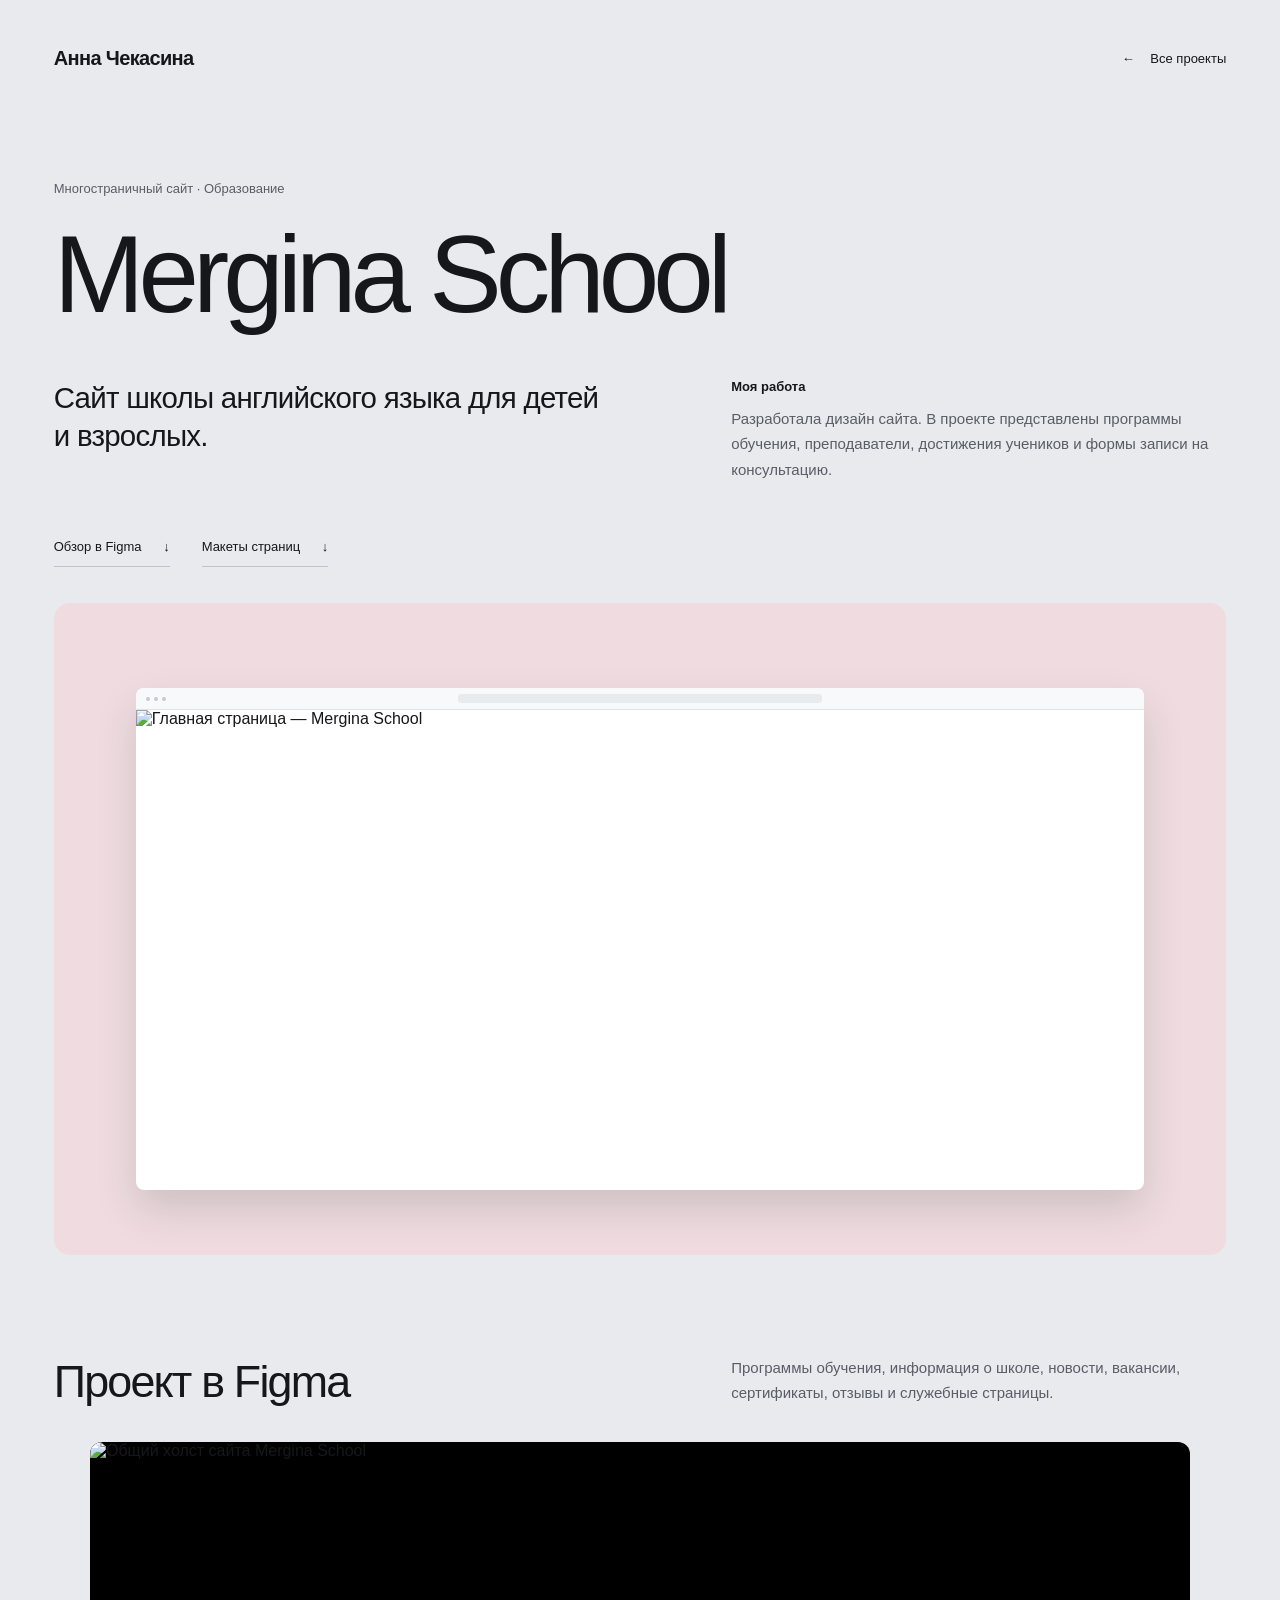
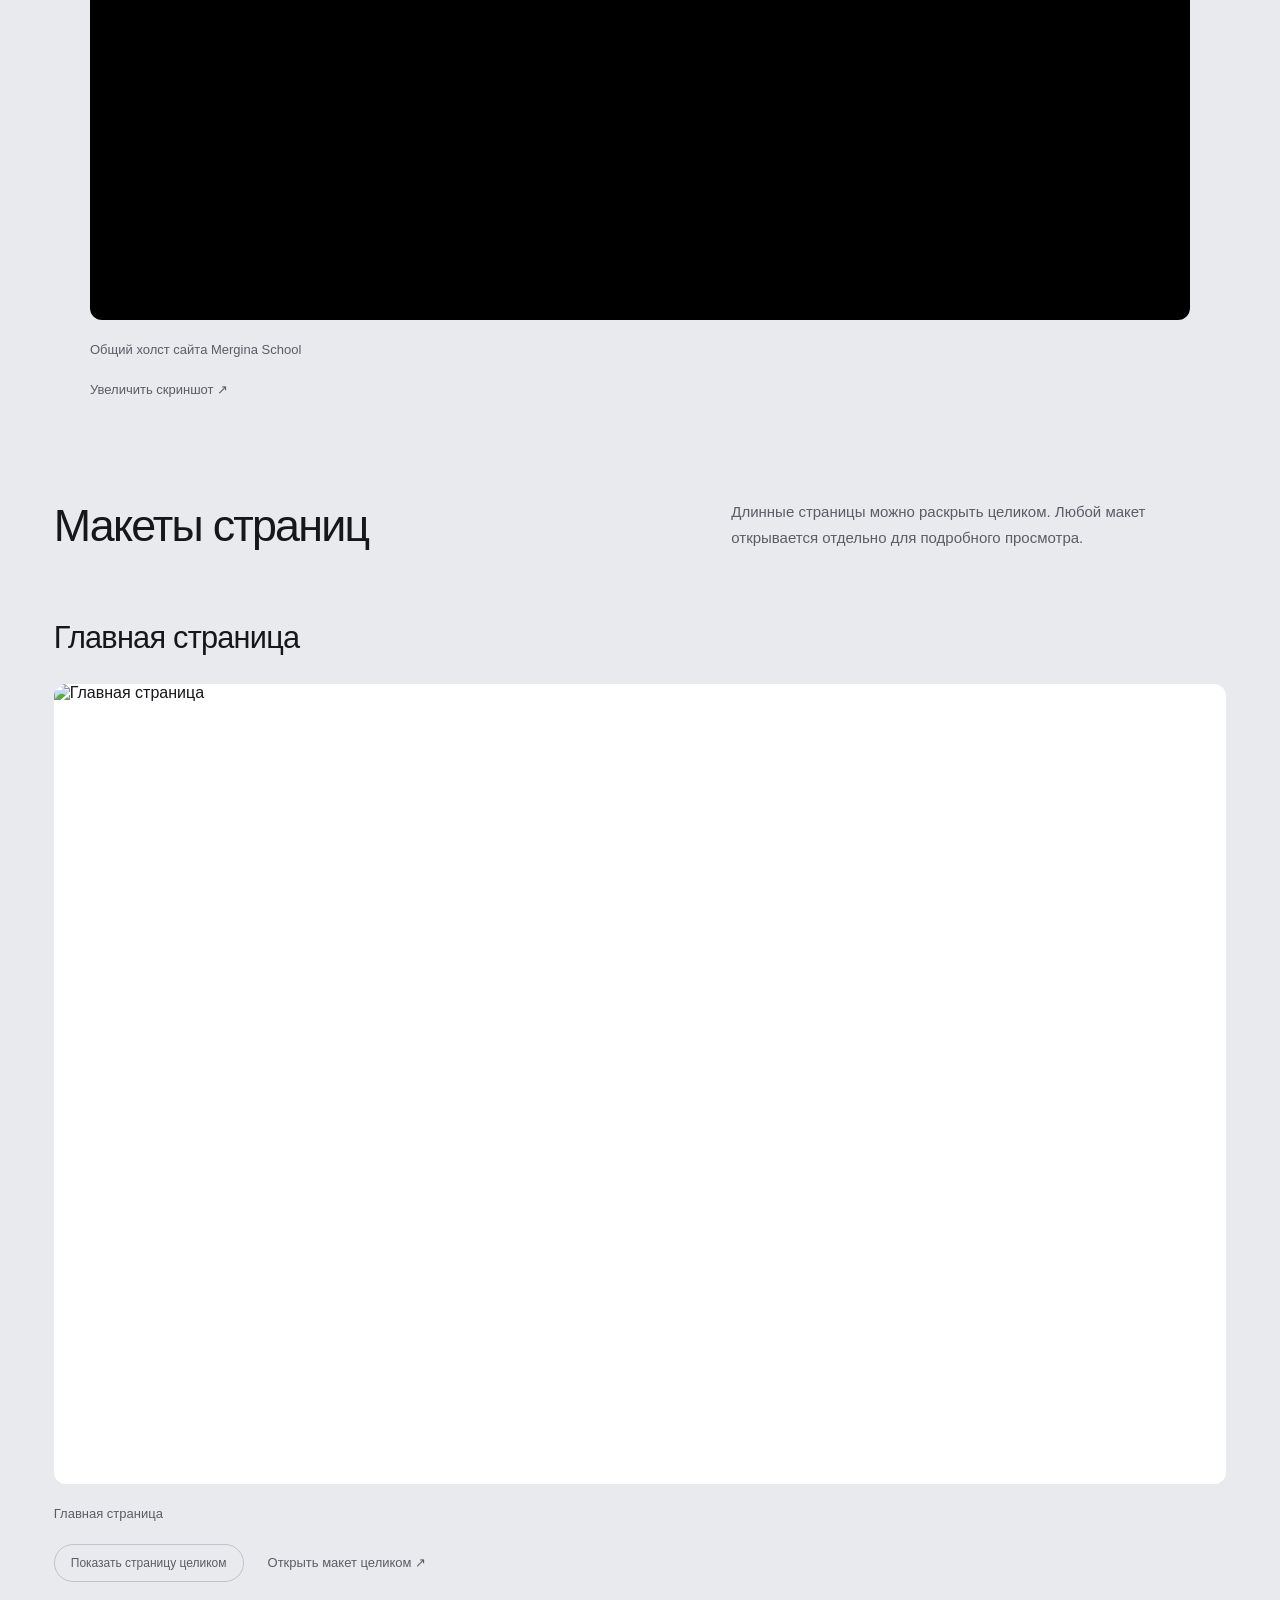
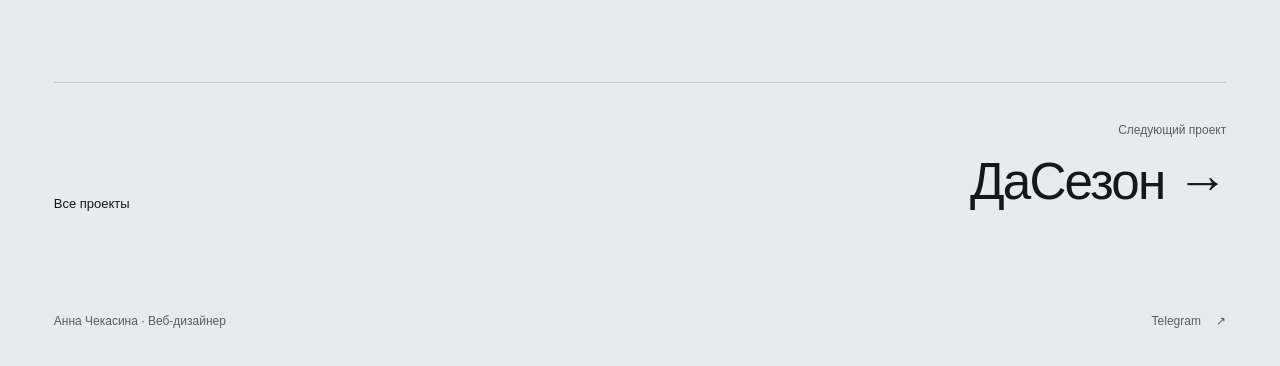
==== Проекты/Mergina-School.html @ 54b83837 "Add files via upload" ====
<!doctype html>
<html lang="ru"><head><meta charset="utf-8"><meta name="viewport" content="width=device-width,initial-scale=1"><title>Mergina School — Многостраничный сайт · Образование — Анна Чекасина</title><meta name="description" content="Сайт школы английского языка для детей и взрослых. Разработала дизайн сайта. В проекте представлены программы обучения, преподаватели, достижения учеников и формы записи на консультацию."><meta name="theme-color" content="#e9eaee"><link rel="icon" href="data:image/svg+xml,%3Csvg xmlns='http://www.w3.org/2000/svg' viewBox='0 0 64 64'%3E%3Ctext y='46' font-size='40'%3EАЧ%3C/text%3E%3C/svg%3E"><link rel="preload" href="../Материалы/InterVariable.woff2" as="font" type="font/woff2" crossorigin><link rel="stylesheet" href="../оформление.css"><link rel="stylesheet" href="../проекты.css"><link rel="stylesheet" href="../появление-текста.css"><script src="../появление-текста.js" defer></script></head>
<body class="case-page"><header class="header case-header"><a class="identity" href="../index.html">Анна Чекасина</a><a class="back-to-projects" href="../index.html#projects"><span aria-hidden="true">←</span> Все проекты</a></header>
<main class="case-main"><div class="case-intro"><p class="case-type">Многостраничный сайт · Образование</p><h1>Mergina School</h1><div class="case-summary"><p class="case-about">Сайт школы английского языка для детей и взрослых.</p><div class="case-role"><h2>Моя работа</h2><p>Разработала дизайн сайта. В проекте представлены программы обучения, преподаватели, достижения учеников и формы записи на консультацию.</p></div></div></div>
<nav class="case-content-nav" aria-label="Разделы проекта"><a href="#figma">Обзор в Figma <span aria-hidden="true">↓</span></a><a href="#layouts">Макеты страниц <span aria-hidden="true">↓</span></a></nav>
<div class="project-visual browser-cover " style="--project-bg:#f0dce0"><div class="browser-frame"><div class="browser-bar" aria-hidden="true"><i></i><i></i><i></i><span></span></div><img src="../Материалы/Проекты/Mergina-главная-обложка.webp" alt="Главная страница — Mergina School" loading="eager" decoding="async" width="1200" height="804"></div></div>
<section class="case-overview" id="figma" aria-labelledby="figma-title"><div class="case-overview-heading"><h2 id="figma-title">Проект в Figma</h2><p>Программы обучения, информация о школе, новости, вакансии, сертификаты, отзывы и служебные страницы.</p></div><div class="case-overview-grid"><figure class="case-figure"><a  class="case-overview-image" href="../Материалы/Проекты/Mergina-обзор.jpg" target="_blank" rel="noopener" aria-label="Общий холст сайта Mergina School: увеличить скриншот"><img src="../Материалы/Проекты/Mergina-обзор.jpg" alt="Общий холст сайта Mergina School" width="1366" height="594" loading="lazy" decoding="async"></a><figcaption><span>Общий холст сайта Mergina School</span><div class="case-image-actions"><a href="../Материалы/Проекты/Mergina-обзор.jpg" target="_blank" rel="noopener">Увеличить скриншот <span aria-hidden="true">↗</span></a></div></figcaption></figure></div></section>
<section class="case-gallery" id="layouts" aria-labelledby="layouts-title"><div class="case-overview-heading"><h2 id="layouts-title">Макеты страниц</h2><p>Длинные страницы можно раскрыть целиком. Любой макет открывается отдельно для подробного просмотра.</p></div><section class="case-group" aria-labelledby="group-0"><h3 id="group-0">Главная страница</h3><div class="case-layout-grid case-layout-pages"><figure class="case-figure case-layout"><a id="layout-0-0" class="case-image-link" href="../Материалы/Проекты/Mergina-главная.webp" target="_blank" rel="noopener" aria-label="Главная страница: открыть макет целиком"><img src="../Материалы/Проекты/Mergina-главная.webp" alt="Главная страница" width="1600" height="13721" loading="lazy" decoding="async"></a><figcaption><span>Главная страница</span><div class="case-image-actions"><button class="case-expand" type="button" aria-expanded="false" aria-controls="layout-0-0" hidden>Показать страницу целиком</button><a href="../Материалы/Проекты/Mergina-главная.webp" target="_blank" rel="noopener">Открыть макет целиком <span aria-hidden="true">↗</span></a></div></figcaption></figure></div></section></section>
<nav class="case-next" aria-label="Другие проекты"><a href="../index.html#projects">Все проекты</a><a href="ДаСезон-приложение.html"><small>Следующий проект</small><span>ДаСезон <span aria-hidden="true">→</span></span></a></nav>
</main><footer class="case-footer"><span>Анна Чекасина · Веб-дизайнер</span><a href="https://t.me/annachekasina" target="_blank" rel="noopener">Telegram <span aria-hidden="true">↗</span></a></footer><script src="../макеты.js" defer></script></body></html>
---- оформление.css ----
@font-face{font-family:Inter;src:url('./Материалы/InterVariable.woff2') format('woff2');font-weight:100 900;font-display:swap}
:root{font-family:Inter,Arial,sans-serif;color:#16171a;background:#e9eaee;font-synthesis:none}*{box-sizing:border-box}body{margin:0;min-width:320px}a{color:inherit;text-decoration:none}button{font:inherit;color:inherit;cursor:pointer}a:focus-visible,button:focus-visible{outline:2px solid #254bff;outline-offset:6px}a:hover{text-decoration:underline;text-underline-offset:5px}.page{min-height:100svh;padding:0 4.2vw;display:flex;flex-direction:column}.header{display:flex;align-items:center;justify-content:space-between;gap:36px;min-height:116px}.identity{font-weight:550;font-size:20px;letter-spacing:-.65px}.header nav{display:flex;align-items:center;gap:30px;font-size:13px}.resume{margin-left:28px}.resume span{margin-left:14px}main{flex:1;display:flex;flex-direction:column;justify-content:center;padding:36px 0 48px}.intro-row{display:flex;align-items:center;justify-content:space-between;margin-bottom:48px;font-size:14px}.intro-row p{margin:0}.status{display:flex;align-items:center;gap:9px;font-size:12px}.status i{width:6px;height:6px;border-radius:50%;background:#496d50}.status span{color:#595d65}h1{font-size:clamp(58px,7.7vw,138px);font-weight:450;line-height:1.055;letter-spacing:-.055em;margin:0 0 54px;white-space:nowrap}.line{display:block;overflow:hidden;padding:0 0 .12em;margin:0 0 -.12em}.line>span{display:block;will-change:transform}.mobile-break{display:none}.details{display:grid;grid-template-columns:1fr 1fr;gap:70px;align-items:start}.actions{display:flex;align-items:center;gap:28px;padding-top:6px;font-size:13px}.primary{display:inline-flex;align-items:center;gap:40px;background:#254bff;color:#fff;border-radius:40px;padding:22px 27px;white-space:nowrap}.secondary{white-space:nowrap;padding:10px 0}.secondary span{margin-left:14px}.description{font-size:15px;line-height:1.65;color:#595d65;margin:0;max-width:495px;justify-self:end}footer{min-height:96px;display:flex;align-items:center;justify-content:space-between;gap:16px;font-size:12px;color:#595d65}.replay{border:0;background:transparent;font-size:12px;padding:12px;color:#595d65}.replay span{font-size:18px;margin-right:5px}footer a span{margin-left:12px}.intro{position:fixed;inset:0;background:#e9eaee;overflow:hidden;z-index:20;contain:paint}.intro[hidden]{display:none}.initials{position:absolute;left:50%;top:50%;font-size:96px;font-weight:650;letter-spacing:-.085em;line-height:1;transform:translate(-50%,-50%);will-change:transform;transform-origin:center}.skip-intro{position:absolute;bottom:25px;right:4.2vw;border:1px solid #bfc1c8;padding:10px 15px;border-radius:24px;background:#e9eaee;color:#16171a;font-size:11px}.animating{overflow:hidden}.replay:disabled{opacity:.35;cursor:default}
@media(min-width:1600px){.page{padding:0 5vw}.details{grid-template-columns:1.2fr 1fr}.description{max-width:570px;font-size:17px}}
@media(max-width:1100px){.header nav{gap:20px}.resume{margin-left:6px}.identity{font-size:18px}.details{gap:40px}.actions{align-items:flex-start;flex-direction:column;gap:12px}.description{font-size:14px}.primary{padding:18px 24px}.intro-row{margin-bottom:38px}h1{font-size:7.5vw;margin-bottom:38px}}
@media(max-width:700px){.page{padding:0 24px}.header{min-height:125px;gap:22px;flex-wrap:wrap;align-content:center}.identity{font-size:19px}.header nav{width:100%;justify-content:space-between;gap:8px;font-size:12px}.resume{margin-left:0}.resume span{margin-left:4px}main{justify-content:flex-start;padding:40px 0 36px}.intro-row{align-items:flex-start;gap:16px;flex-direction:column;margin-bottom:38px;font-size:13px}.status{font-size:11px;gap:7px}h1{font-size:clamp(36px,10.9vw,75px);letter-spacing:-.05em;margin-bottom:34px;line-height:1.065}.mobile-break{display:block}.details{display:flex;flex-direction:column;gap:26px}.description{order:0;font-size:13px;line-height:1.6;max-width:440px;align-self:start}.actions{order:1;flex-direction:row;flex-wrap:wrap;align-items:center;gap:17px;font-size:12px}.primary{padding:18px 20px;gap:20px}.secondary span{margin-left:6px}footer{min-height:92px;flex-wrap:wrap;gap:2px 12px;font-size:10px;padding:16px 0}.replay{font-size:10px;padding:8px 0}footer a{width:100%;padding-top:10px}.skip-intro{right:24px}}
/* Независимые слои: маска появления, кинетика текста и параллакс. */
.title-row{display:flex;gap:.22em}.title-row .line{flex:none}
.line{padding-top:.06em;margin-top:-.06em;transform-origin:left center}
.line>span{transform-origin:left center}
h1{transform:translate3d(0,var(--title-y,0px),0)}
.title-row,.line:first-child{--kinetic:var(--stretch,1)}
.line{scale:1 var(--kinetic,1)}
.actions{translate:0 var(--actions-y,0px)}
.description{translate:0 var(--description-y,0px)}
/* После первого экрана начинается настоящий блок проектов. */
/* Из точки раскрывается синяя заливка, как в видео Ани. */
.primary{position:relative;isolation:isolate;overflow:hidden;gap:16px;background:#fff;color:#16171a;box-shadow:0 5px 12px #16171a0b;transition:color .25s,box-shadow .35s}
.primary::before{content:"";position:absolute;left:27px;top:50%;width:8px;height:8px;border-radius:50%;background:#16171a;transform:translateY(-50%) scale(1);transition:transform .55s cubic-bezier(.65,0,.25,1),background .25s;pointer-events:none}
.primary .button-label{position:relative;font-size:inherit;line-height:19px;transform:translateX(18px);transition:transform .45s cubic-bezier(.25,.8,.25,1)}
.primary .button-arrow{position:relative;display:inline-block;min-width:19px;font-size:22px;line-height:19px;opacity:0;transform:translateX(-12px);transition:transform .45s cubic-bezier(.25,.8,.25,1),opacity .25s}
.primary:focus-visible{color:#fff;box-shadow:0 8px 22px #254bff26}
.primary:focus-visible::before{background:#254bff;transform:translateY(-50%) scale(65)}
.primary:focus-visible .button-label,.primary:focus-visible .button-arrow{transform:translateX(0);opacity:1}
.secondary{border-bottom:0;transition:color .25s}
.secondary:hover,.secondary:focus-visible{color:#254bff;text-decoration:none}
.status i{flex:none;animation:online-pulse 2s ease-in-out infinite}
@keyframes online-pulse{0%,100%{transform:scale(1);box-shadow:0 0 0 0 #496d5026}50%{transform:scale(1.2);box-shadow:0 0 0 5px #496d5000}}
.cursor{position:fixed;left:0;top:0;width:9px;height:9px;background:#fff;border-radius:50%;pointer-events:none;z-index:100;mix-blend-mode:difference;opacity:0;transform:translate3d(-100px,-100px,0) translate(-50%,-50%);transition:width .25s,height .25s,border-radius .25s,opacity .15s;will-change:transform}
.cursor.is-over-control{mix-blend-mode:normal;background:#16171a}
.cursor.is-visible{opacity:1}.cursor.is-interactive{width:27px;height:17px;border-radius:6px;mix-blend-mode:normal;background:#254bff}.cursor.is-visible.is-interactive{opacity:.28}.cursor.is-button{width:33px;height:23px;border-radius:12px;background:#fff}.cursor.is-visible.is-button{opacity:.7}
@media(hover:hover) and (pointer:fine){
 .primary:hover{background:#fff;color:#fff;text-decoration:none;box-shadow:0 8px 22px #254bff26}
 .primary:hover::before{background:#254bff;transform:translateY(-50%) scale(65)}
 .primary:hover .button-label,.primary:hover .button-arrow{transform:translateX(0);opacity:1}
}
@media(hover:hover) and (pointer:fine) and (prefers-reduced-motion:no-preference){
 .custom-cursor,.custom-cursor a,.custom-cursor button{cursor:none}
}
@media(max-width:1100px){.primary::before{left:24px}}
@media(max-width:700px){.title-row{display:block}.title-row .line{display:block}.primary::before{left:20px}}
@media(prefers-reduced-motion:reduce){
 .intro{display:none!important}.line>span{will-change:auto}
 h1,.primary{transform:none!important}.line{scale:none!important}
 .actions,.description{translate:none!important}
 .status i{animation:none}.primary,.primary::before,.primary .button-label,.primary .button-arrow,.secondary{transition:none}
 .cursor{display:none}
}
---- проекты.css ----
html{scroll-behavior:smooth}
.work-section{padding:120px 4.2vw 0;scroll-margin-top:45px}
.work-heading{display:grid;grid-template-columns:1fr 1fr;align-items:end;gap:70px;margin-bottom:60px;scroll-margin-top:45px}
.work-heading h2{font-size:clamp(52px,6.5vw,108px);font-weight:450;line-height:1.02;letter-spacing:-.055em;margin:0}
.work-heading p{font-size:15px;line-height:1.65;max-width:360px;margin:0 0 6px;justify-self:end;color:#595d65}
.work-grid{display:grid;grid-template-columns:repeat(2,minmax(0,1fr));gap:64px 32px}
.project-slot{min-width:0;perspective:1400px}
.project-card{display:block;transform-origin:center bottom;text-decoration:none;transform:translate3d(0,var(--card-y,0px),0) rotateX(var(--card-tilt,0deg)) rotateZ(var(--card-roll,0deg)) scale(var(--card-scale,1));opacity:var(--card-opacity,1)}
.project-card:hover{text-decoration:none}
.project-card:focus-visible{outline:2px solid #254bff;outline-offset:8px;border-radius:18px}
.project-visual{position:relative;isolation:isolate;aspect-ratio:1.48;background:var(--project-bg,#dce1e8);border-radius:16px;overflow:hidden}
.browser-frame{position:absolute;left:7%;right:7%;top:13%;height:77%;background:#fff;border-radius:8px;box-shadow:0 20px 40px #13292e26;overflow:hidden;transition:transform .65s cubic-bezier(.2,.7,.2,1)}
.browser-bar{height:22px;display:flex;align-items:center;gap:4px;padding:0 10px;background:#f8f9fa;border-bottom:1px solid #dfe3e7}
.browser-bar i{width:4px;height:4px;border-radius:50%;background:#c5c8ce}
.browser-bar span{position:absolute;left:32%;right:32%;height:9px;border-radius:3px;background:#e8ebee}
.browser-frame>img{display:block;width:100%;height:calc(100% - 22px);object-fit:cover;object-position:top}
.phone{position:absolute;width:31%;border:5px solid #fcfdfc;outline:1px solid #ffffff8c;border-radius:28px;background:#fff;box-shadow:0 20px 35px #193c4233;overflow:hidden;aspect-ratio:390/844;transition:translate .65s cubic-bezier(.2,.7,.2,1)}
.phone img{display:block;width:100%;height:100%;object-fit:cover;object-position:top}
.phone-back{left:18%;top:13%;transform:rotate(-9deg)}
.phone-front{right:17%;top:-5%;transform:rotate(8deg)}
.responsive-cover .browser-frame{left:6%;right:15%;top:12%;height:77%}
.responsive-cover .responsive-phone{width:22%;right:5%;top:34%;border-width:3px;border-radius:20px;transform:rotate(5deg)}
.project-caption{padding:18px 0 0}
.project-type{margin:0 0 7px;font-size:12px;line-height:1.4;color:#595d65}
.project-caption h3{display:flex;align-items:center;margin:0;font-size:clamp(22px,2vw,32px);line-height:1.2;font-weight:450;letter-spacing:-.035em}
.project-arrow{display:inline-block;width:0;opacity:0;transform:translateX(-8px);transition:width .3s,opacity .3s,transform .3s;overflow:hidden;flex-shrink:0}
.project-card:focus-visible .project-arrow{width:1.1em;opacity:1;transform:translateX(0)}
.work-end{display:flex;justify-content:center;padding:80px 0 65px;color:#595d65;font-size:13px}
.work-end span{margin-left:12px}
@media(hover:hover) and (pointer:fine){
 .project-card:hover .browser-frame{transform:translateY(-5px) scale(1.025)}
 .project-card:hover .phone-back{translate:0 -6px}.project-card:hover .phone-front{translate:0 6px}
 .project-card:hover .project-arrow{width:1.1em;opacity:1;transform:translateX(0)}
}
/* Отдельные страницы: короткий рассказ и крупные реальные макеты. */
.case-page{padding:0 4.2vw}
.case-header{padding:0}.back-to-projects{font-size:13px}.back-to-projects span{margin-right:12px}
.case-main{display:block;padding:65px 0 0}
.case-intro{margin-bottom:65px}.case-type{font-size:13px;color:#595d65;margin:0 0 24px}
.case-intro h1{font-size:clamp(56px,8.5vw,144px);white-space:normal;line-height:1.02;margin:0 0 48px;overflow-wrap:anywhere;transform:none}
.case-summary{display:grid;grid-template-columns:1fr 1fr;gap:70px}
.case-about{font-size:clamp(22px,2.3vw,34px);line-height:1.3;letter-spacing:-.025em;margin:0;max-width:550px}
.case-role{max-width:495px;justify-self:end}.case-role h2{font-size:13px;font-weight:550;margin:0 0 12px}.case-role p{font-size:15px;line-height:1.7;color:#595d65;margin:0}
.case-main>.project-visual{aspect-ratio:1.8;max-height:800px}
.case-main>.phones-cover .phone{width:24%}.case-main>.phones-cover .phone-back{left:25%;top:13%}.case-main>.phones-cover .phone-front{right:23%;top:-6%}
.case-gallery{display:grid;gap:70px;padding:100px 0;scroll-margin-top:32px}
.case-gallery>.case-overview-heading{margin-bottom:0}
.case-content-nav{display:flex;flex-wrap:wrap;gap:16px 32px;margin:-20px 0 36px;font-size:13px}
.case-content-nav a{padding:12px 0;border-bottom:1px solid #bfc3cc}.case-content-nav span{margin-left:18px}.case-content-nav a:hover{color:#254bff;text-decoration:none}
.case-group h3{font-size:clamp(22px,2.4vw,34px);font-weight:450;letter-spacing:-.025em;margin:0 0 28px}
.case-layout-grid{display:grid;gap:48px 36px;align-items:start}
.case-layout-responsive{grid-template-columns:minmax(0,1fr) minmax(180px,310px)}
.case-layout-phones{grid-template-columns:repeat(3,minmax(0,1fr))}
.case-layout-phones .case-image-link{border-radius:20px}
.case-layout{min-width:0;--preview-height:800px}
.case-layout .case-image-link{max-height:none;position:relative;cursor:zoom-in}
.case-layout.is-collapsed .case-image-link{max-height:var(--preview-height)}
.case-layout.is-collapsed .case-image-link:after{content:'';position:absolute;inset:auto 0 0;height:65px;background:linear-gradient(transparent,#fff);pointer-events:none}
.case-layout figcaption{flex-direction:column;gap:12px}
.case-image-actions{display:flex;flex-wrap:wrap;align-items:center;gap:10px 24px}
.case-expand{border:1px solid #bdc2cc;background:transparent;border-radius:24px;padding:10px 16px;font-size:12px;text-align:left;line-height:1.4}
.case-expand:hover{border-color:#254bff;color:#254bff}
.case-expand[hidden]{display:none}
.case-components{padding-bottom:100px;scroll-margin-top:32px}
.case-components-grid{display:grid;grid-template-columns:repeat(2,minmax(0,1fr));gap:36px;align-items:start}
.case-overview{padding-top:100px;scroll-margin-top:32px}
.case-overview-heading{display:grid;grid-template-columns:1fr 1fr;gap:70px;align-items:end;margin-bottom:36px}
.case-overview-heading h2{font-size:clamp(30px,3.5vw,56px);font-weight:450;line-height:1.12;letter-spacing:-.04em;margin:0}
.case-overview-heading p{font-size:15px;line-height:1.7;color:#595d65;margin:0;max-width:495px;justify-self:end}
.case-overview-grid{display:grid;grid-template-columns:1fr;gap:50px;align-items:start;max-width:1100px;margin:auto}
.case-overview-image{display:block;border-radius:12px;overflow:hidden;background:#000;cursor:zoom-in}
.case-overview-image img{display:block;width:100%;height:auto}
.case-overview-image:focus-visible{outline:2px solid #254bff;outline-offset:6px}
.case-overview-grid figcaption,.case-components-grid figcaption{flex-direction:column;gap:8px}
.case-figure{margin:0}.case-image-link{display:block;max-height:1000px;overflow:hidden;border-radius:12px;background:#fff}
.case-image-link img{display:block;width:100%;height:auto}
.case-figure figcaption{display:flex;justify-content:space-between;gap:20px;font-size:13px;line-height:1.5;padding-top:20px;color:#595d65}.case-figure figcaption a{white-space:nowrap}.case-figure figcaption a:hover{color:#254bff}
.case-gallery-phones{grid-template-columns:repeat(3,minmax(0,1fr));gap:36px;align-items:start}.case-gallery-phones .case-image-link{max-height:none;border-radius:24px}.case-gallery-phones figcaption{flex-direction:column;gap:6px}
.case-gallery-responsive{grid-template-columns:minmax(0,1fr) minmax(180px,310px);gap:36px;align-items:start}.case-gallery-responsive figcaption{flex-direction:column;gap:6px}
.case-next{display:flex;align-items:end;justify-content:space-between;gap:30px;border-top:1px solid #caccd2;padding:40px 0 65px}.case-next>a:first-child{font-size:13px}.case-next>a:last-child{display:flex;flex-direction:column;gap:15px;text-align:right}.case-next small{font-size:12px;color:#595d65}.case-next>a>span{font-size:clamp(24px,4vw,56px);letter-spacing:-.035em}.case-next a:hover{text-decoration:none;color:#254bff}
.case-footer{min-height:90px}.case-footer a{width:auto}
@media(min-width:1600px){.work-section{padding-left:5vw;padding-right:5vw}.case-page{padding:0 5vw}}
@media(max-width:1100px){.work-heading{gap:40px}.work-grid{gap:50px 24px}.phone{border-width:4px;border-radius:22px}.case-summary{gap:40px}.case-role p{font-size:14px}}
@media(max-width:700px){
 .case-content-nav{margin:0 0 30px;font-size:12px;gap:8px 22px}.case-content-nav span{margin-left:8px}
 .case-layout-grid{grid-template-columns:1fr;gap:32px}.case-layout-phones{max-width:390px;margin:auto}.case-layout-responsive>.case-figure:nth-child(2){width:100%;max-width:390px;justify-self:center}
 .case-layout{--preview-height:560px}.case-group h3{margin-bottom:22px}.case-components{padding-bottom:50px}.case-components-grid{grid-template-columns:1fr;gap:32px}.case-expand{font-size:11px;min-height:44px}.case-image-actions{gap:12px}
 .case-overview{padding-top:50px}.case-overview-heading{grid-template-columns:1fr;gap:20px;margin-bottom:26px}.case-overview-heading p{font-size:13px;justify-self:start}.case-overview-grid{grid-template-columns:1fr;gap:32px}
 .work-section{padding:70px 24px 0;scroll-margin-top:30px}.work-heading{grid-template-columns:1fr;gap:24px;margin-bottom:35px}.work-heading h2{font-size:clamp(46px,12vw,78px)}.work-heading p{justify-self:start;font-size:13px;max-width:360px}
 .work-grid{grid-template-columns:1fr;gap:38px}.project-visual{border-radius:12px}.project-type{font-size:11px}.project-caption{padding-top:14px}.project-caption h3{font-size:25px}.phone{border-radius:18px;border-width:3px}.browser-bar{height:15px;gap:3px;padding:0 7px}.browser-bar i{width:3px;height:3px}.browser-bar span{height:6px}.browser-frame>img{height:calc(100% - 15px)}
 .work-end{padding:55px 0 40px}.case-page{padding:0 24px}.case-header{min-height:100px;flex-wrap:nowrap;gap:15px}.case-header .identity{font-size:16px}.back-to-projects{font-size:11px;white-space:nowrap}.back-to-projects span{margin-right:4px}.case-main{padding:30px 0 0}.case-intro{margin-bottom:35px}.case-type{font-size:11px;margin-bottom:20px}.case-intro h1{font-size:clamp(42px,11vw,74px);margin-bottom:30px}.case-summary{grid-template-columns:1fr;gap:26px}.case-about{font-size:22px}.case-role{justify-self:start}.case-role p{font-size:13px}.case-main>.project-visual{aspect-ratio:1.25}.case-main>.phones-cover .phone{width:35%}.case-main>.phones-cover .phone-back{left:14%}.case-main>.phones-cover .phone-front{right:14%}
 .case-gallery{padding:50px 0;gap:40px}.case-gallery-phones{grid-template-columns:1fr;max-width:390px;margin:auto}.case-gallery-responsive{grid-template-columns:1fr}.responsive-cover .responsive-phone{border-width:2px;border-radius:12px}.case-image-link{max-height:650px}.case-figure figcaption{font-size:11px;gap:8px;flex-direction:column;padding-top:12px}.case-next{padding:28px 0 40px}.case-next>a:first-child{font-size:11px}.case-next small{font-size:10px}.case-next>a>span{font-size:24px}.case-footer{font-size:10px;min-height:70px}
}
@media(prefers-reduced-motion:reduce){html{scroll-behavior:auto}.project-card{transform:none!important;opacity:1!important}.browser-frame,.phone,.project-arrow{transition:none!important}}
---- появление-текста.css ----
/* Содержание доступно без JS. Маски включаются только после измерения строк. */
.reveal-preparing{visibility:hidden}
.reveal-heading{display:flex;flex-direction:column}
.reveal-heading .reveal-line{display:block;overflow:hidden;padding:.09em 0 .16em;margin:-.09em 0 -.16em;transform-origin:left center}
.reveal-line>span{display:block;transform:translateY(110%)}
.reveal-ready .reveal-line>span{transition:transform 1.2s cubic-bezier(.16,1,.3,1);transition-delay:calc(var(--line-index)*.15s)}
.reveal-heading.is-revealed .reveal-line>span{transform:translateY(0)}
.reveal-description{opacity:0;transform:translateY(20px)}
.reveal-ready.reveal-description{transition:opacity .8s ease-out .4s,transform .8s ease-out .4s}
.reveal-description.is-revealed{opacity:1;transform:translateY(0)}
.reveal-heading.is-settled .reveal-line>span{will-change:auto}
.reveal-heading:not(.is-settled) .reveal-line>span{will-change:transform}
.reveal-heading.is-settled .reveal-line>span,.reveal-description.is-settled{transition:none}
h1.reveal-heading .reveal-line{--kinetic:var(--stretch,1);scale:1 var(--kinetic)}
.project-name{min-width:0;flex:1}
@media(prefers-reduced-motion:reduce){
 .reveal-preparing{visibility:visible}
 .reveal-line>span,.reveal-description{transform:none!important;opacity:1!important;transition:none!important;will-change:auto!important}
 h1.reveal-heading .reveal-line{scale:none!important}
}
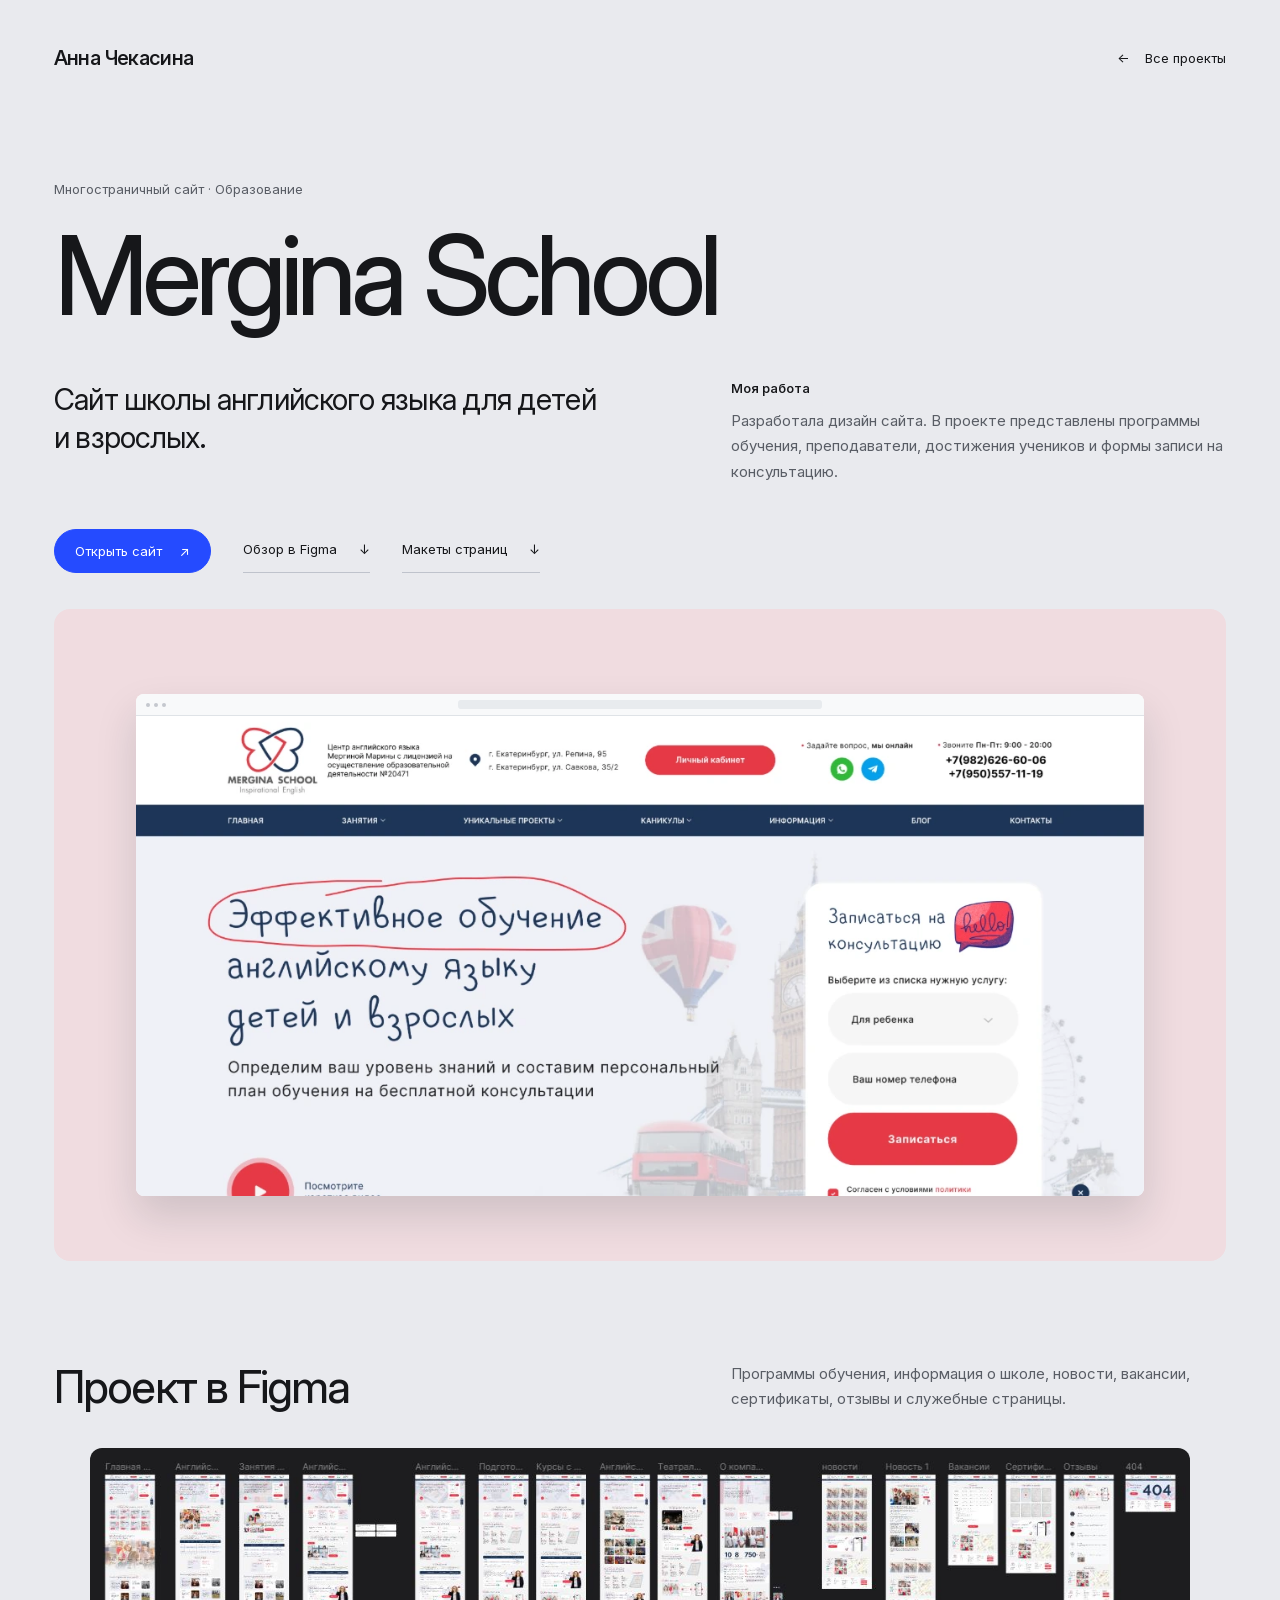
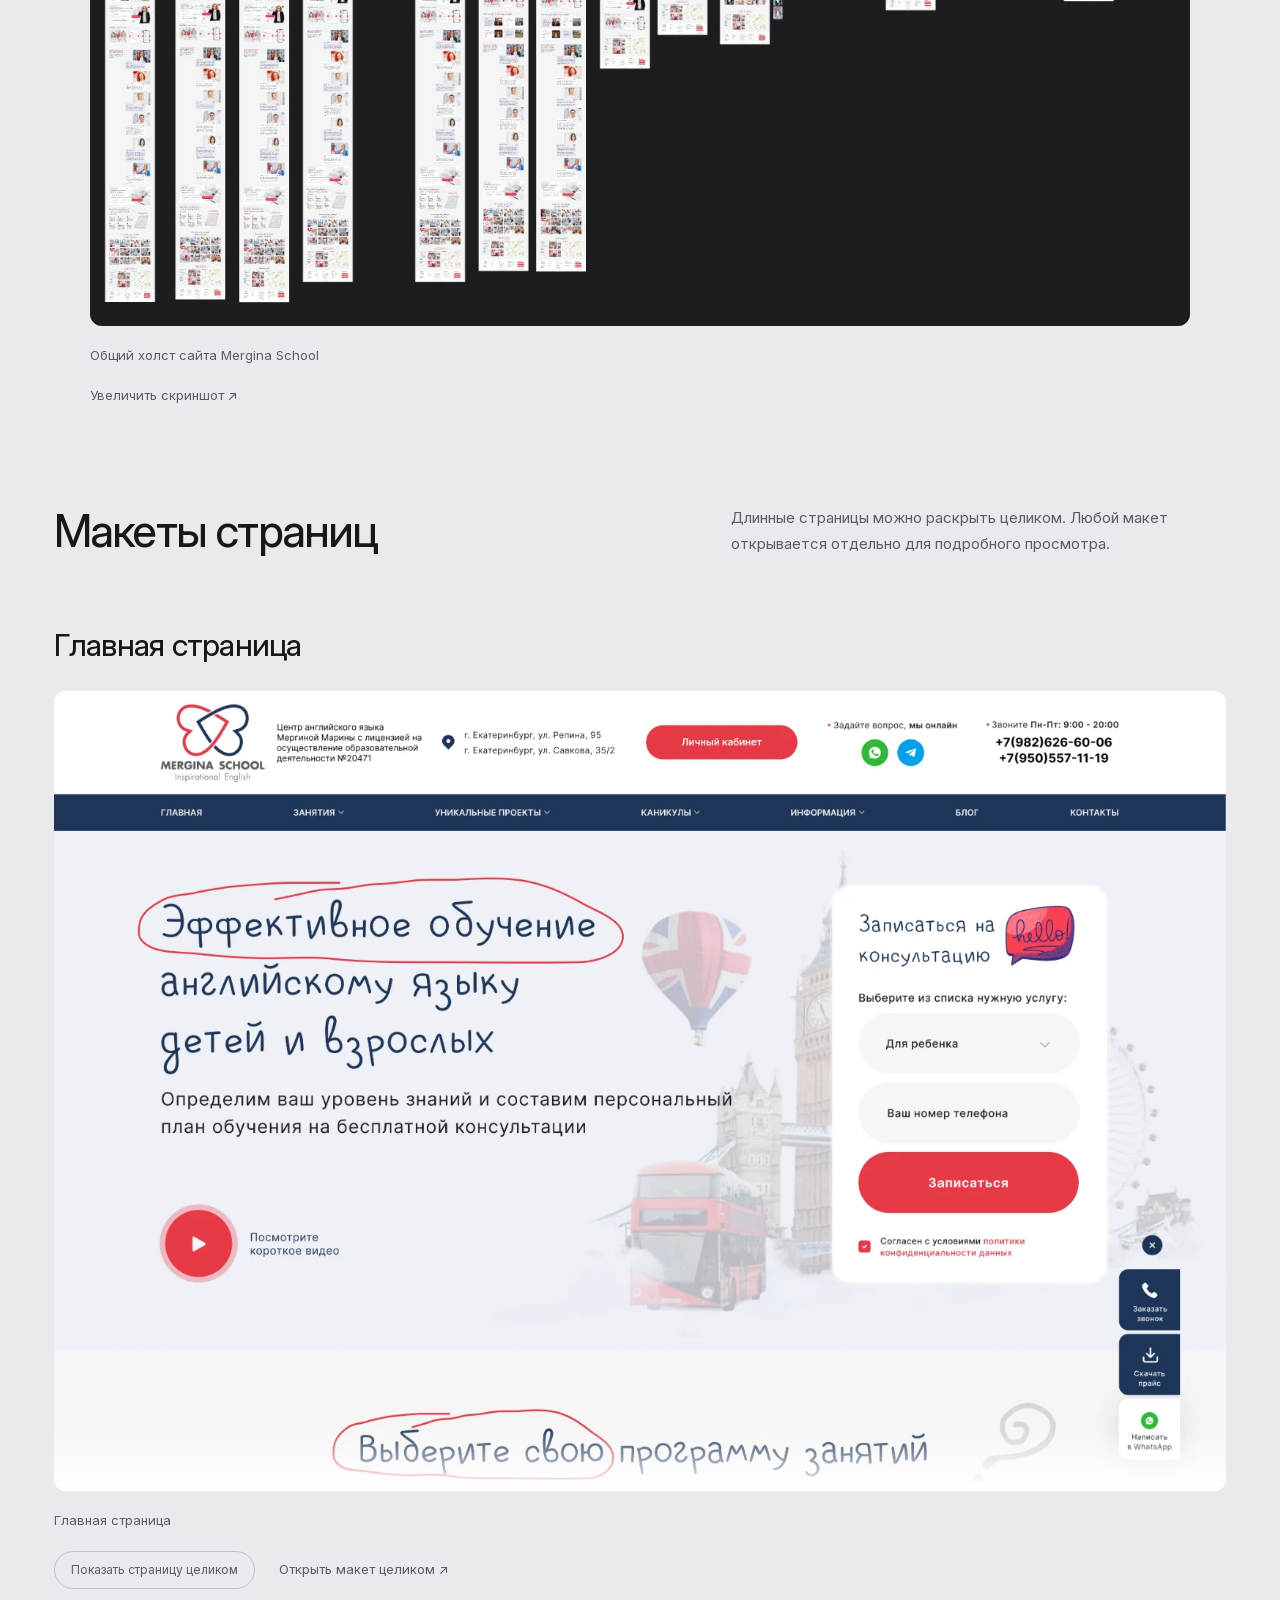
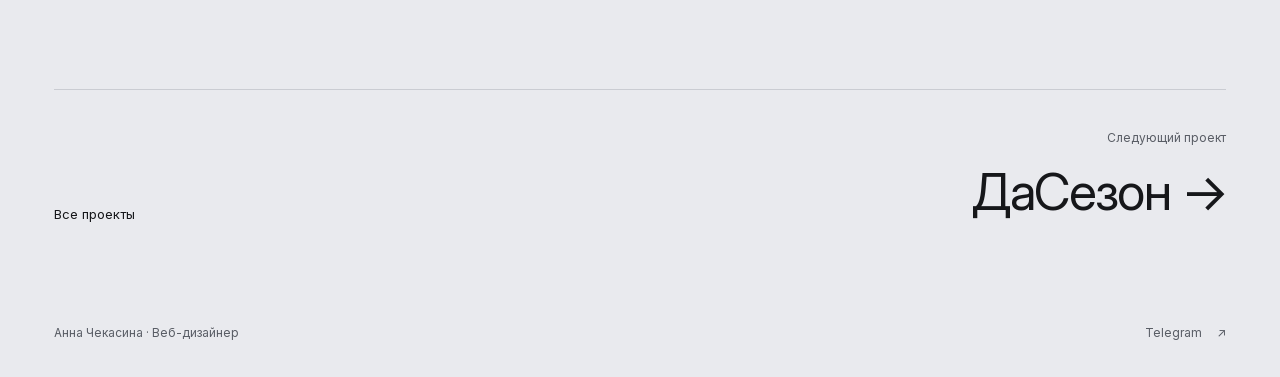
==== commit b505be98: "Add files via upload" ====
--- a/Проекты/Mergina-School.html
+++ b/Проекты/Mergina-School.html
@@ -2,7 +2,7 @@
 <html lang="ru"><head><meta charset="utf-8"><meta name="viewport" content="width=device-width,initial-scale=1"><title>Mergina School — Многостраничный сайт · Образование — Анна Чекасина</title><meta name="description" content="Сайт школы английского языка для детей и взрослых. Разработала дизайн сайта. В проекте представлены программы обучения, преподаватели, достижения учеников и формы записи на консультацию."><meta name="theme-color" content="#e9eaee"><link rel="icon" href="data:image/svg+xml,%3Csvg xmlns='http://www.w3.org/2000/svg' viewBox='0 0 64 64'%3E%3Ctext y='46' font-size='40'%3EАЧ%3C/text%3E%3C/svg%3E"><link rel="preload" href="../Материалы/InterVariable.woff2" as="font" type="font/woff2" crossorigin><link rel="stylesheet" href="../оформление.css"><link rel="stylesheet" href="../проекты.css"><link rel="stylesheet" href="../появление-текста.css"><script src="../появление-текста.js" defer></script></head>
 <body class="case-page"><header class="header case-header"><a class="identity" href="../index.html">Анна Чекасина</a><a class="back-to-projects" href="../index.html#projects"><span aria-hidden="true">←</span> Все проекты</a></header>
 <main class="case-main"><div class="case-intro"><p class="case-type">Многостраничный сайт · Образование</p><h1>Mergina School</h1><div class="case-summary"><p class="case-about">Сайт школы английского языка для детей и взрослых.</p><div class="case-role"><h2>Моя работа</h2><p>Разработала дизайн сайта. В проекте представлены программы обучения, преподаватели, достижения учеников и формы записи на консультацию.</p></div></div></div>
-<nav class="case-content-nav" aria-label="Разделы проекта"><a href="#figma">Обзор в Figma <span aria-hidden="true">↓</span></a><a href="#layouts">Макеты страниц <span aria-hidden="true">↓</span></a></nav>
+<nav class="case-content-nav" aria-label="Разделы проекта"><a class="case-live-link" href="https://mergina-school.ru/" target="_blank" rel="noopener noreferrer">Открыть сайт <span aria-hidden="true">↗</span></a><a href="#figma">Обзор в Figma <span aria-hidden="true">↓</span></a><a href="#layouts">Макеты страниц <span aria-hidden="true">↓</span></a></nav>
 <div class="project-visual browser-cover " style="--project-bg:#f0dce0"><div class="browser-frame"><div class="browser-bar" aria-hidden="true"><i></i><i></i><i></i><span></span></div><img src="../Материалы/Проекты/Mergina-главная-обложка.webp" alt="Главная страница — Mergina School" loading="eager" decoding="async" width="1200" height="804"></div></div>
 <section class="case-overview" id="figma" aria-labelledby="figma-title"><div class="case-overview-heading"><h2 id="figma-title">Проект в Figma</h2><p>Программы обучения, информация о школе, новости, вакансии, сертификаты, отзывы и служебные страницы.</p></div><div class="case-overview-grid"><figure class="case-figure"><a  class="case-overview-image" href="../Материалы/Проекты/Mergina-обзор.jpg" target="_blank" rel="noopener" aria-label="Общий холст сайта Mergina School: увеличить скриншот"><img src="../Материалы/Проекты/Mergina-обзор.jpg" alt="Общий холст сайта Mergina School" width="1366" height="594" loading="lazy" decoding="async"></a><figcaption><span>Общий холст сайта Mergina School</span><div class="case-image-actions"><a href="../Материалы/Проекты/Mergina-обзор.jpg" target="_blank" rel="noopener">Увеличить скриншот <span aria-hidden="true">↗</span></a></div></figcaption></figure></div></section>
 <section class="case-gallery" id="layouts" aria-labelledby="layouts-title"><div class="case-overview-heading"><h2 id="layouts-title">Макеты страниц</h2><p>Длинные страницы можно раскрыть целиком. Любой макет открывается отдельно для подробного просмотра.</p></div><section class="case-group" aria-labelledby="group-0"><h3 id="group-0">Главная страница</h3><div class="case-layout-grid case-layout-pages"><figure class="case-figure case-layout"><a id="layout-0-0" class="case-image-link" href="../Материалы/Проекты/Mergina-главная.webp" target="_blank" rel="noopener" aria-label="Главная страница: открыть макет целиком"><img src="../Материалы/Проекты/Mergina-главная.webp" alt="Главная страница" width="1600" height="13721" loading="lazy" decoding="async"></a><figcaption><span>Главная страница</span><div class="case-image-actions"><button class="case-expand" type="button" aria-expanded="false" aria-controls="layout-0-0" hidden>Показать страницу целиком</button><a href="../Материалы/Проекты/Mergina-главная.webp" target="_blank" rel="noopener">Открыть макет целиком <span aria-hidden="true">↗</span></a></div></figcaption></figure></div></section></section>
--- a/проекты.css
+++ b/проекты.css
@@ -47,6 +47,10 @@
 .case-gallery>.case-overview-heading{margin-bottom:0}
 .case-content-nav{display:flex;flex-wrap:wrap;gap:16px 32px;margin:-20px 0 36px;font-size:13px}
 .case-content-nav a{padding:12px 0;border-bottom:1px solid #bfc3cc}.case-content-nav span{margin-left:18px}.case-content-nav a:hover{color:#254bff;text-decoration:none}
+.case-content-nav .case-live-link{display:inline-flex;align-items:center;justify-content:center;min-height:44px;padding:12px 20px;border:1px solid #254bff;border-radius:28px;background:#254bff;color:#fff;transition:background .2s,border-color .2s}
+.case-content-nav .case-live-link:hover{background:#183bd5;border-color:#183bd5;color:#fff}
+.case-content-nav .case-live-link:focus-visible{outline:3px solid #16171a;outline-offset:4px}
+@media(prefers-reduced-motion:reduce){.case-content-nav .case-live-link{transition:none}}
 .case-group h3{font-size:clamp(22px,2.4vw,34px);font-weight:450;letter-spacing:-.025em;margin:0 0 28px}
 .case-layout-grid{display:grid;gap:48px 36px;align-items:start}
 .case-layout-responsive{grid-template-columns:minmax(0,1fr) minmax(180px,310px)}
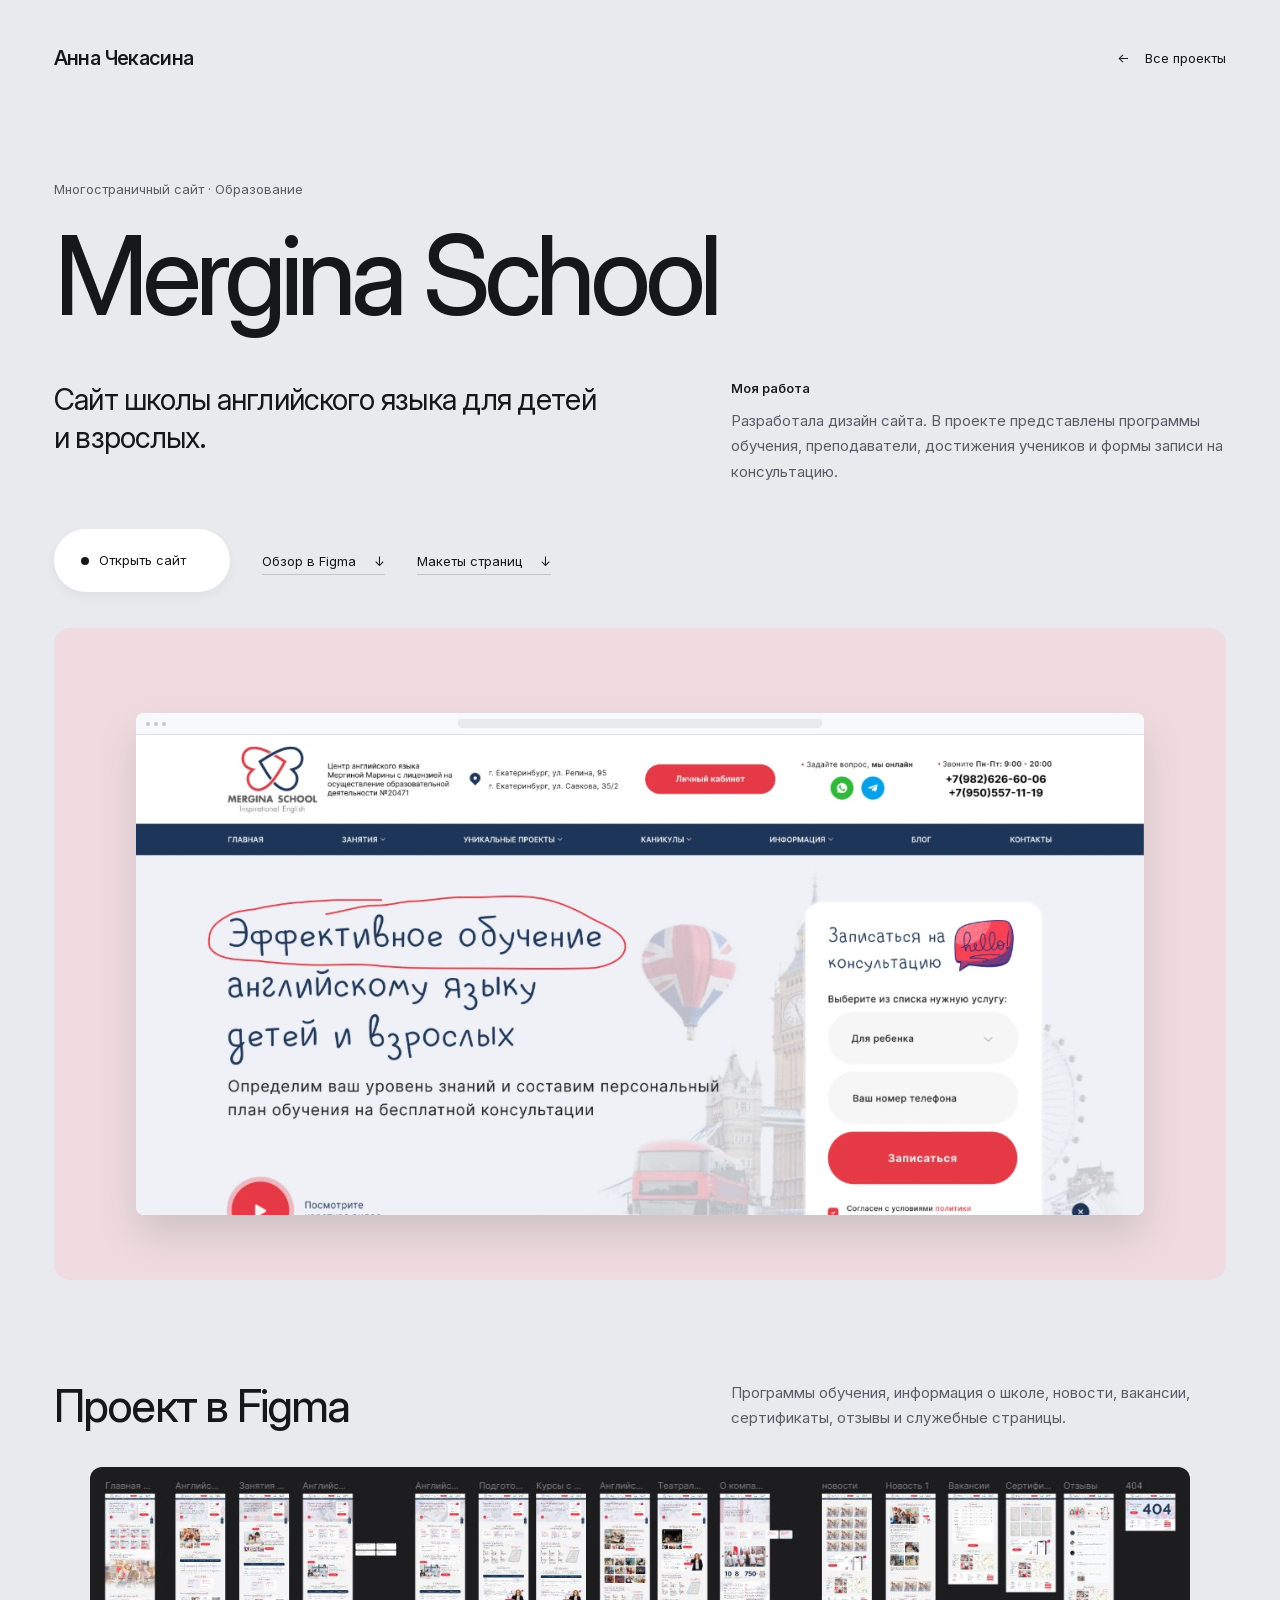
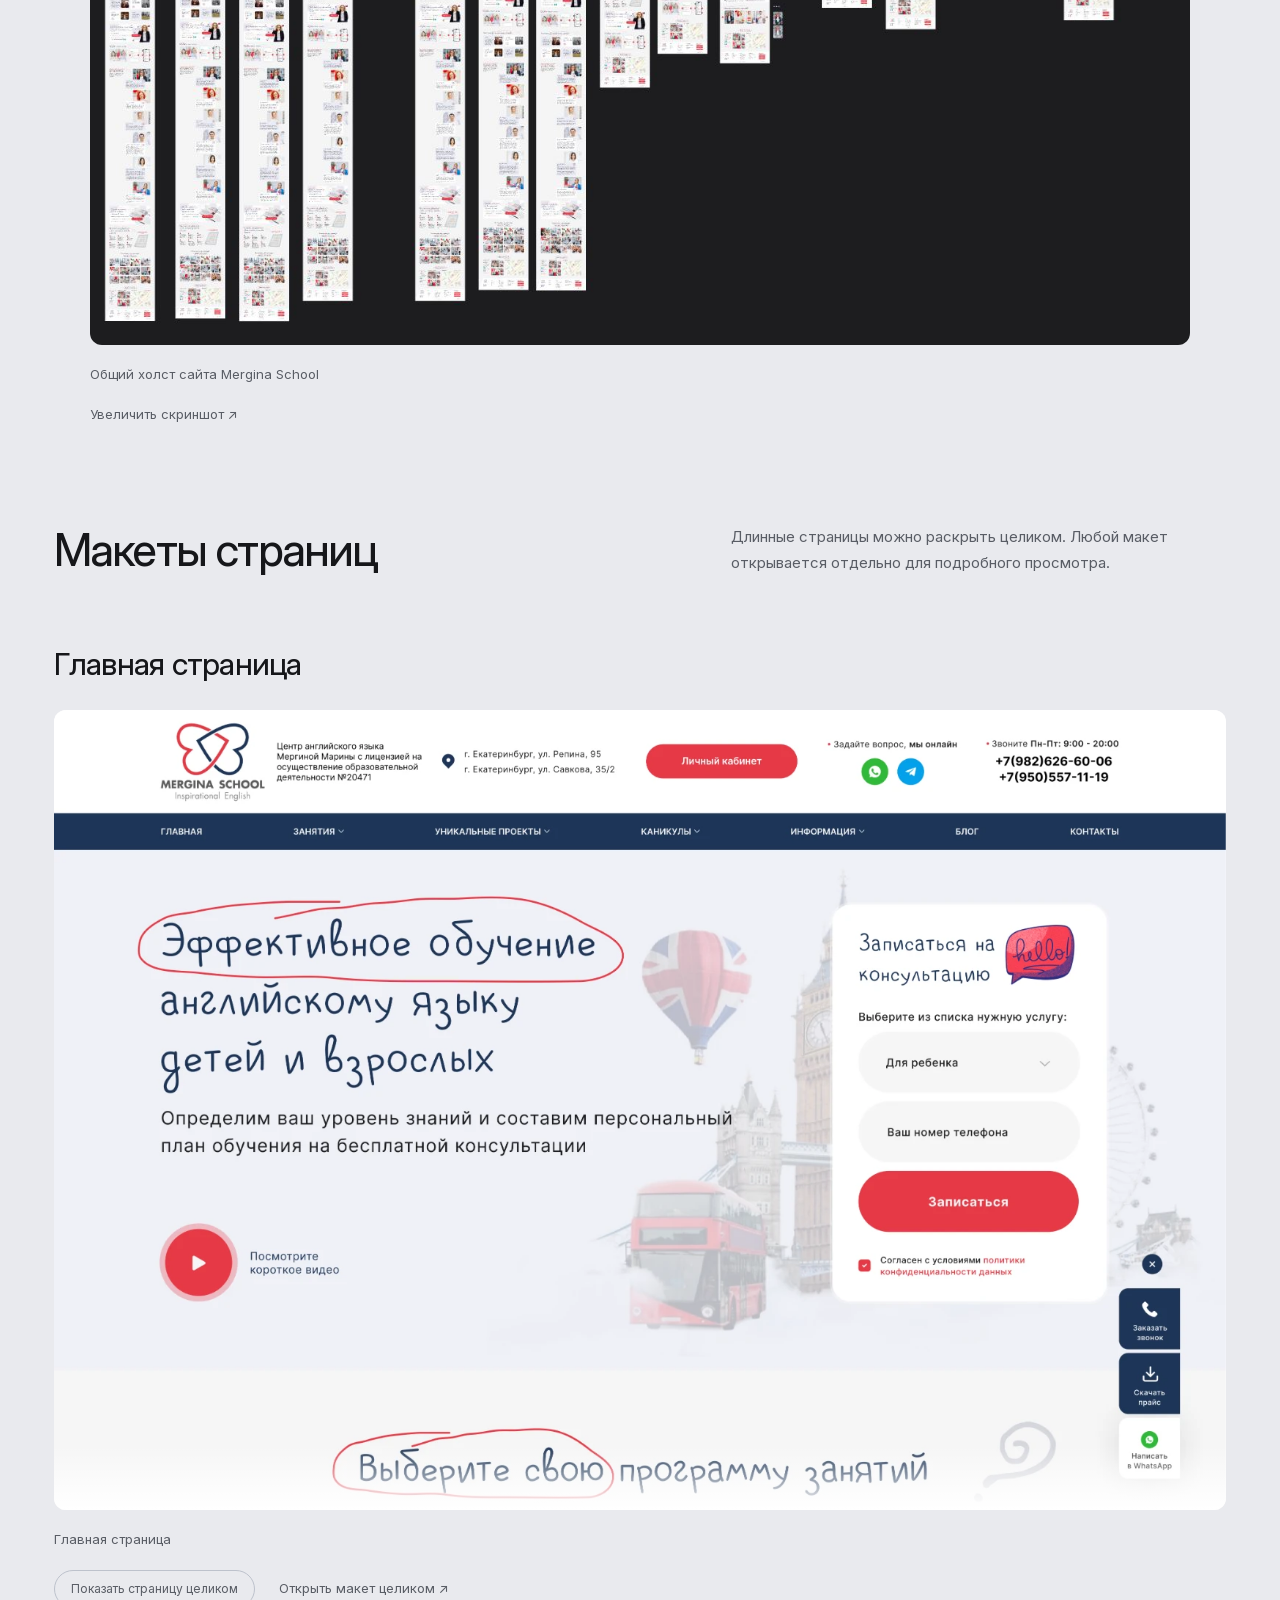
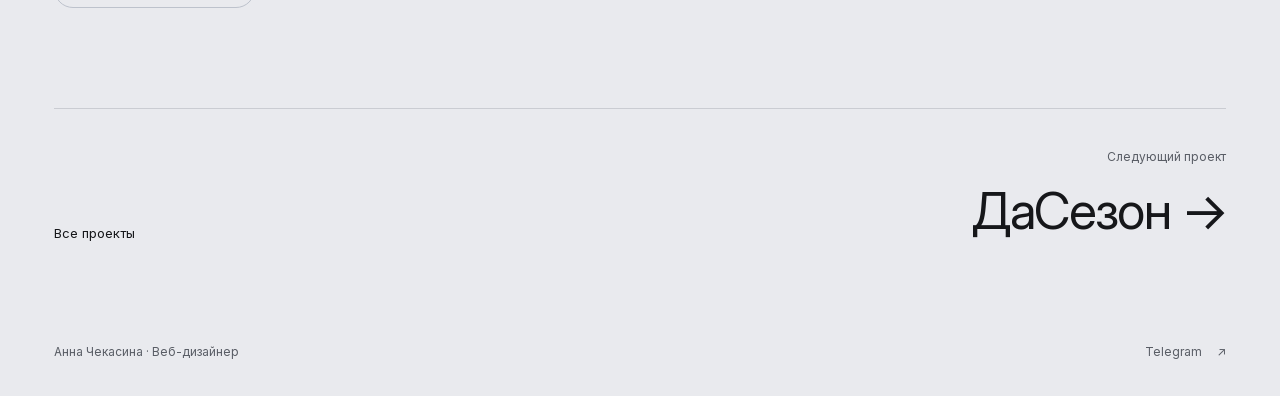
==== commit 6a6aac0d: "Add files via upload" ====
--- a/Проекты/Mergina-School.html
+++ b/Проекты/Mergina-School.html
@@ -1,8 +1,8 @@
 <!doctype html>
-<html lang="ru"><head><meta charset="utf-8"><meta name="viewport" content="width=device-width,initial-scale=1"><title>Mergina School — Многостраничный сайт · Образование — Анна Чекасина</title><meta name="description" content="Сайт школы английского языка для детей и взрослых. Разработала дизайн сайта. В проекте представлены программы обучения, преподаватели, достижения учеников и формы записи на консультацию."><meta name="theme-color" content="#e9eaee"><link rel="icon" href="data:image/svg+xml,%3Csvg xmlns='http://www.w3.org/2000/svg' viewBox='0 0 64 64'%3E%3Ctext y='46' font-size='40'%3EАЧ%3C/text%3E%3C/svg%3E"><link rel="preload" href="../Материалы/InterVariable.woff2" as="font" type="font/woff2" crossorigin><link rel="stylesheet" href="../оформление.css"><link rel="stylesheet" href="../проекты.css"><link rel="stylesheet" href="../появление-текста.css"><script src="../появление-текста.js" defer></script></head>
+<html lang="ru"><head><meta charset="utf-8"><meta name="viewport" content="width=device-width,initial-scale=1"><title>Mergina School — Многостраничный сайт · Образование — Анна Чекасина</title><meta name="description" content="Сайт школы английского языка для детей и взрослых. Разработала дизайн сайта. В проекте представлены программы обучения, преподаватели, достижения учеников и формы записи на консультацию."><meta name="theme-color" content="#e9eaee"><link rel="icon" href="data:image/svg+xml,%3Csvg xmlns='http://www.w3.org/2000/svg' viewBox='0 0 64 64'%3E%3Ctext y='46' font-size='40'%3EАЧ%3C/text%3E%3C/svg%3E"><link rel="preload" href="../Материалы/InterVariable.woff2" as="font" type="font/woff2" crossorigin><link rel="stylesheet" href="../оформление.css"><link rel="stylesheet" href="../проекты.css?v=20261015-4"><link rel="stylesheet" href="../появление-текста.css"><script src="../появление-текста.js" defer></script><link rel="stylesheet" href="../кнопки-сайтов.css?v=20261015-3"></head>
 <body class="case-page"><header class="header case-header"><a class="identity" href="../index.html">Анна Чекасина</a><a class="back-to-projects" href="../index.html#projects"><span aria-hidden="true">←</span> Все проекты</a></header>
 <main class="case-main"><div class="case-intro"><p class="case-type">Многостраничный сайт · Образование</p><h1>Mergina School</h1><div class="case-summary"><p class="case-about">Сайт школы английского языка для детей и взрослых.</p><div class="case-role"><h2>Моя работа</h2><p>Разработала дизайн сайта. В проекте представлены программы обучения, преподаватели, достижения учеников и формы записи на консультацию.</p></div></div></div>
-<nav class="case-content-nav" aria-label="Разделы проекта"><a class="case-live-link" href="https://mergina-school.ru/" target="_blank" rel="noopener noreferrer">Открыть сайт <span aria-hidden="true">↗</span></a><a href="#figma">Обзор в Figma <span aria-hidden="true">↓</span></a><a href="#layouts">Макеты страниц <span aria-hidden="true">↓</span></a></nav>
+<nav class="case-content-nav" aria-label="Разделы проекта"><a class="primary case-live-link" href="https://mergina-school.ru/" target="_blank" rel="noopener noreferrer"><span class="button-label">Открыть сайт</span><span class="button-arrow" aria-hidden="true">↗</span></a><a href="#figma">Обзор в Figma <span aria-hidden="true">↓</span></a><a href="#layouts">Макеты страниц <span aria-hidden="true">↓</span></a></nav>
 <div class="project-visual browser-cover " style="--project-bg:#f0dce0"><div class="browser-frame"><div class="browser-bar" aria-hidden="true"><i></i><i></i><i></i><span></span></div><img src="../Материалы/Проекты/Mergina-главная-обложка.webp" alt="Главная страница — Mergina School" loading="eager" decoding="async" width="1200" height="804"></div></div>
 <section class="case-overview" id="figma" aria-labelledby="figma-title"><div class="case-overview-heading"><h2 id="figma-title">Проект в Figma</h2><p>Программы обучения, информация о школе, новости, вакансии, сертификаты, отзывы и служебные страницы.</p></div><div class="case-overview-grid"><figure class="case-figure"><a  class="case-overview-image" href="../Материалы/Проекты/Mergina-обзор.jpg" target="_blank" rel="noopener" aria-label="Общий холст сайта Mergina School: увеличить скриншот"><img src="../Материалы/Проекты/Mergina-обзор.jpg" alt="Общий холст сайта Mergina School" width="1366" height="594" loading="lazy" decoding="async"></a><figcaption><span>Общий холст сайта Mergina School</span><div class="case-image-actions"><a href="../Материалы/Проекты/Mergina-обзор.jpg" target="_blank" rel="noopener">Увеличить скриншот <span aria-hidden="true">↗</span></a></div></figcaption></figure></div></section>
 <section class="case-gallery" id="layouts" aria-labelledby="layouts-title"><div class="case-overview-heading"><h2 id="layouts-title">Макеты страниц</h2><p>Длинные страницы можно раскрыть целиком. Любой макет открывается отдельно для подробного просмотра.</p></div><section class="case-group" aria-labelledby="group-0"><h3 id="group-0">Главная страница</h3><div class="case-layout-grid case-layout-pages"><figure class="case-figure case-layout"><a id="layout-0-0" class="case-image-link" href="../Материалы/Проекты/Mergina-главная.webp" target="_blank" rel="noopener" aria-label="Главная страница: открыть макет целиком"><img src="../Материалы/Проекты/Mergina-главная.webp" alt="Главная страница" width="1600" height="13721" loading="lazy" decoding="async"></a><figcaption><span>Главная страница</span><div class="case-image-actions"><button class="case-expand" type="button" aria-expanded="false" aria-controls="layout-0-0" hidden>Показать страницу целиком</button><a href="../Материалы/Проекты/Mergina-главная.webp" target="_blank" rel="noopener">Открыть макет целиком <span aria-hidden="true">↗</span></a></div></figcaption></figure></div></section></section>
--- a/проекты.css
+++ b/проекты.css
@@ -45,12 +45,10 @@
 .case-main>.phones-cover .phone{width:24%}.case-main>.phones-cover .phone-back{left:25%;top:13%}.case-main>.phones-cover .phone-front{right:23%;top:-6%}
 .case-gallery{display:grid;gap:70px;padding:100px 0;scroll-margin-top:32px}
 .case-gallery>.case-overview-heading{margin-bottom:0}
-.case-content-nav{display:flex;flex-wrap:wrap;gap:16px 32px;margin:-20px 0 36px;font-size:13px}
+.case-content-nav{display:flex;flex-wrap:wrap;align-items:center;gap:16px 32px;margin:-20px 0 36px;font-size:13px}
 .case-content-nav a{padding:12px 0;border-bottom:1px solid #bfc3cc}.case-content-nav span{margin-left:18px}.case-content-nav a:hover{color:#254bff;text-decoration:none}
-.case-content-nav .case-live-link{display:inline-flex;align-items:center;justify-content:center;min-height:44px;padding:12px 20px;border:1px solid #254bff;border-radius:28px;background:#254bff;color:#fff;transition:background .2s,border-color .2s}
-.case-content-nav .case-live-link:hover{background:#183bd5;border-color:#183bd5;color:#fff}
-.case-content-nav .case-live-link:focus-visible{outline:3px solid #16171a;outline-offset:4px}
-@media(prefers-reduced-motion:reduce){.case-content-nav .case-live-link{transition:none}}
+.case-content-nav a:not(.case-live-link){position:relative;display:inline-flex;align-items:center;min-height:44px;line-height:20px;white-space:nowrap;border-bottom:0}
+.case-content-nav a:not(.case-live-link)::after{content:"";position:absolute;left:0;right:0;bottom:8px;height:1px;background:#bfc3cc;pointer-events:none}
 .case-group h3{font-size:clamp(22px,2.4vw,34px);font-weight:450;letter-spacing:-.025em;margin:0 0 28px}
 .case-layout-grid{display:grid;gap:48px 36px;align-items:start}
 .case-layout-responsive{grid-template-columns:minmax(0,1fr) minmax(180px,310px)}
--- a/кнопки-сайтов.css
+++ b/кнопки-сайтов.css
@@ -0,0 +1,19 @@
+/* Только переходы на готовые сайты и приложения. Остальные элементы — прежние. */
+.case-content-nav .case-live-link.primary{
+ display:inline-flex;align-items:center;align-self:center;justify-content:center;
+ flex-shrink:0;gap:16px;min-height:63px;max-width:100%;padding:22px 27px;
+ border:0;border-radius:40px;background:#fff;color:#16171a;
+ font:400 13px/19px Inter,Arial,sans-serif;text-decoration:none;
+ box-shadow:0 5px 12px #16171a0b;
+}
+.case-content-nav .case-live-link .button-label{margin:0;font:inherit}
+.case-content-nav .case-live-link .button-arrow{margin:0;font-size:22px;line-height:19px}
+.case-content-nav .case-live-link.primary:focus-visible{
+ color:#fff;background:#fff;outline:2px solid #254bff;outline-offset:6px;
+ box-shadow:0 8px 22px #254bff26;
+}
+@media(hover:hover) and (pointer:fine){
+ .case-content-nav .case-live-link.primary:hover{color:#fff;background:#fff;text-decoration:none;box-shadow:0 8px 22px #254bff26}
+}
+@media(max-width:1100px){.case-content-nav .case-live-link.primary{min-height:55px;padding:18px 24px}}
+@media(max-width:700px){.case-content-nav .case-live-link.primary{padding:18px 20px;font-size:12px}}
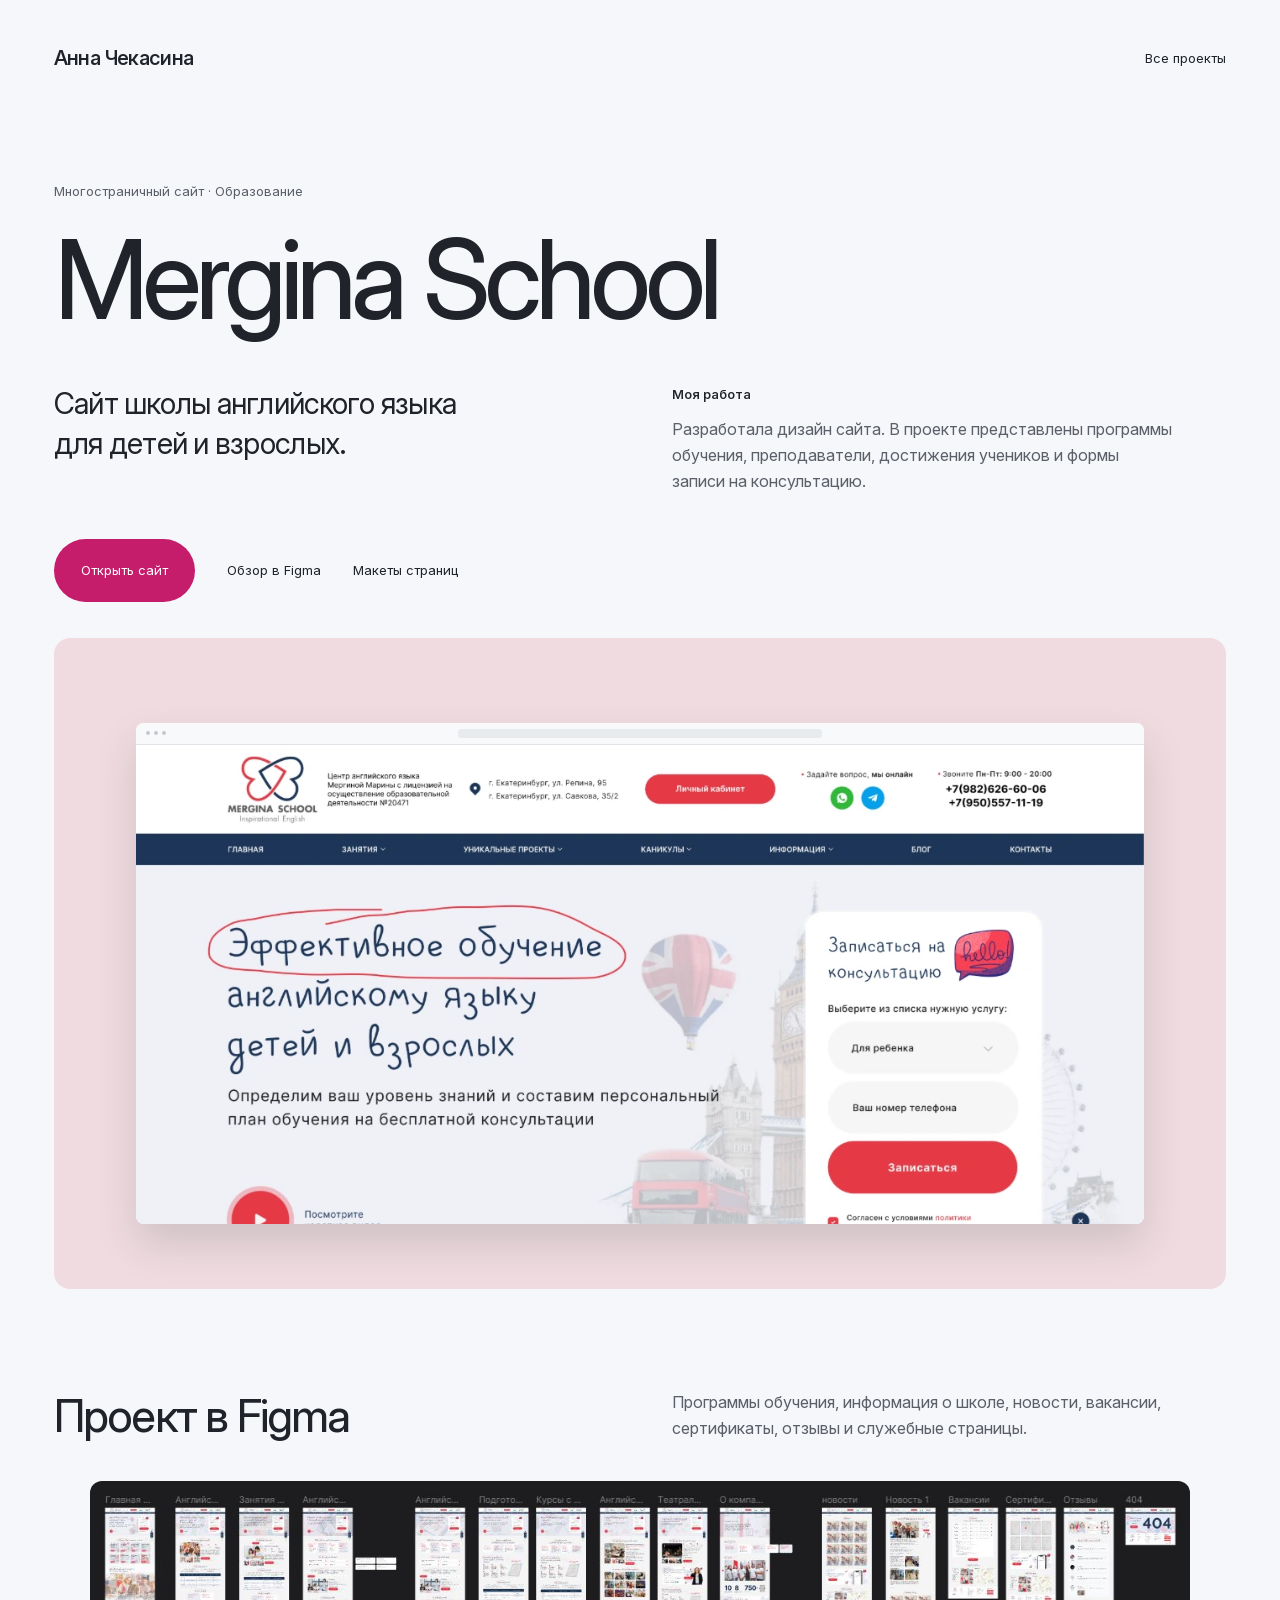
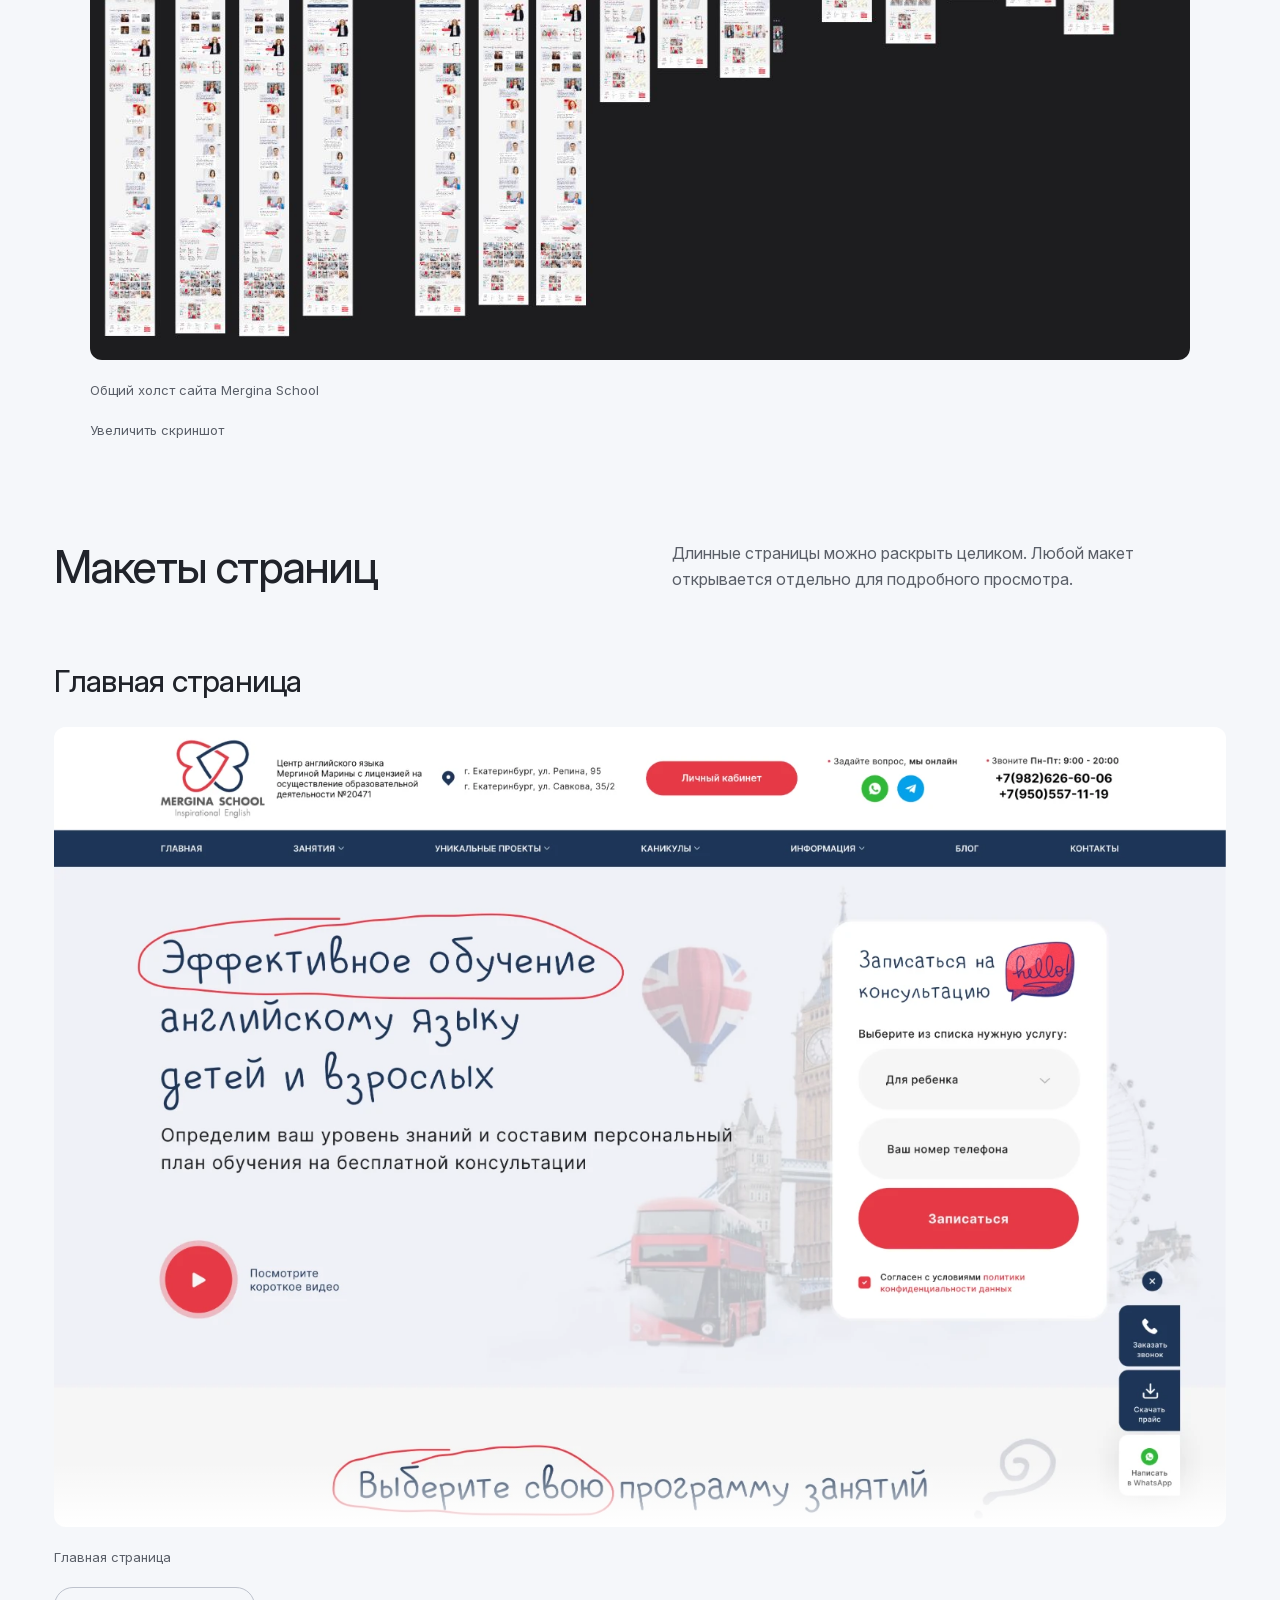
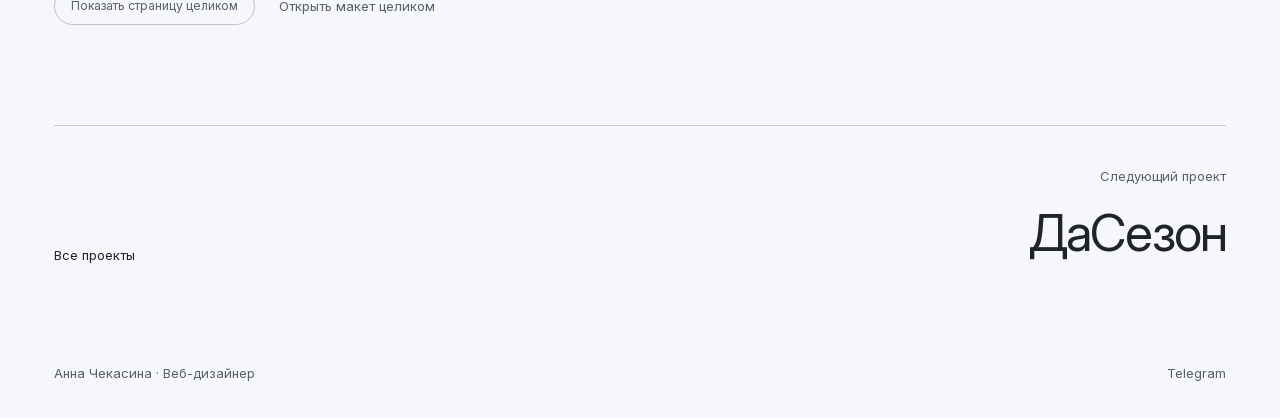
==== commit db0e772a: "Add files via upload" ====
--- a/Проекты/Mergina-School.html
+++ b/Проекты/Mergina-School.html
@@ -1,10 +1,10 @@
-<!doctype html>
-<html lang="ru"><head><meta charset="utf-8"><meta name="viewport" content="width=device-width,initial-scale=1"><title>Mergina School — Многостраничный сайт · Образование — Анна Чекасина</title><meta name="description" content="Сайт школы английского языка для детей и взрослых. Разработала дизайн сайта. В проекте представлены программы обучения, преподаватели, достижения учеников и формы записи на консультацию."><meta name="theme-color" content="#e9eaee"><link rel="icon" href="data:image/svg+xml,%3Csvg xmlns='http://www.w3.org/2000/svg' viewBox='0 0 64 64'%3E%3Ctext y='46' font-size='40'%3EАЧ%3C/text%3E%3C/svg%3E"><link rel="preload" href="../Материалы/InterVariable.woff2" as="font" type="font/woff2" crossorigin><link rel="stylesheet" href="../оформление.css"><link rel="stylesheet" href="../проекты.css?v=20261015-4"><link rel="stylesheet" href="../появление-текста.css"><script src="../появление-текста.js" defer></script><link rel="stylesheet" href="../кнопки-сайтов.css?v=20261015-3"></head>
-<body class="case-page"><header class="header case-header"><a class="identity" href="../index.html">Анна Чекасина</a><a class="back-to-projects" href="../index.html#projects"><span aria-hidden="true">←</span> Все проекты</a></header>
-<main class="case-main"><div class="case-intro"><p class="case-type">Многостраничный сайт · Образование</p><h1>Mergina School</h1><div class="case-summary"><p class="case-about">Сайт школы английского языка для детей и взрослых.</p><div class="case-role"><h2>Моя работа</h2><p>Разработала дизайн сайта. В проекте представлены программы обучения, преподаватели, достижения учеников и формы записи на консультацию.</p></div></div></div>
-<nav class="case-content-nav" aria-label="Разделы проекта"><a class="primary case-live-link" href="https://mergina-school.ru/" target="_blank" rel="noopener noreferrer"><span class="button-label">Открыть сайт</span><span class="button-arrow" aria-hidden="true">↗</span></a><a href="#figma">Обзор в Figma <span aria-hidden="true">↓</span></a><a href="#layouts">Макеты страниц <span aria-hidden="true">↓</span></a></nav>
-<div class="project-visual browser-cover " style="--project-bg:#f0dce0"><div class="browser-frame"><div class="browser-bar" aria-hidden="true"><i></i><i></i><i></i><span></span></div><img src="../Материалы/Проекты/Mergina-главная-обложка.webp" alt="Главная страница — Mergina School" loading="eager" decoding="async" width="1200" height="804"></div></div>
-<section class="case-overview" id="figma" aria-labelledby="figma-title"><div class="case-overview-heading"><h2 id="figma-title">Проект в Figma</h2><p>Программы обучения, информация о школе, новости, вакансии, сертификаты, отзывы и служебные страницы.</p></div><div class="case-overview-grid"><figure class="case-figure"><a  class="case-overview-image" href="../Материалы/Проекты/Mergina-обзор.jpg" target="_blank" rel="noopener" aria-label="Общий холст сайта Mergina School: увеличить скриншот"><img src="../Материалы/Проекты/Mergina-обзор.jpg" alt="Общий холст сайта Mergina School" width="1366" height="594" loading="lazy" decoding="async"></a><figcaption><span>Общий холст сайта Mergina School</span><div class="case-image-actions"><a href="../Материалы/Проекты/Mergina-обзор.jpg" target="_blank" rel="noopener">Увеличить скриншот <span aria-hidden="true">↗</span></a></div></figcaption></figure></div></section>
-<section class="case-gallery" id="layouts" aria-labelledby="layouts-title"><div class="case-overview-heading"><h2 id="layouts-title">Макеты страниц</h2><p>Длинные страницы можно раскрыть целиком. Любой макет открывается отдельно для подробного просмотра.</p></div><section class="case-group" aria-labelledby="group-0"><h3 id="group-0">Главная страница</h3><div class="case-layout-grid case-layout-pages"><figure class="case-figure case-layout"><a id="layout-0-0" class="case-image-link" href="../Материалы/Проекты/Mergina-главная.webp" target="_blank" rel="noopener" aria-label="Главная страница: открыть макет целиком"><img src="../Материалы/Проекты/Mergina-главная.webp" alt="Главная страница" width="1600" height="13721" loading="lazy" decoding="async"></a><figcaption><span>Главная страница</span><div class="case-image-actions"><button class="case-expand" type="button" aria-expanded="false" aria-controls="layout-0-0" hidden>Показать страницу целиком</button><a href="../Материалы/Проекты/Mergina-главная.webp" target="_blank" rel="noopener">Открыть макет целиком <span aria-hidden="true">↗</span></a></div></figcaption></figure></div></section></section>
-<nav class="case-next" aria-label="Другие проекты"><a href="../index.html#projects">Все проекты</a><a href="ДаСезон-приложение.html"><small>Следующий проект</small><span>ДаСезон <span aria-hidden="true">→</span></span></a></nav>
-</main><footer class="case-footer"><span>Анна Чекасина · Веб-дизайнер</span><a href="https://t.me/annachekasina" target="_blank" rel="noopener">Telegram <span aria-hidden="true">↗</span></a></footer><script src="../макеты.js" defer></script></body></html>+<!doctype html>
+<html lang="ru"><head><meta charset="utf-8"><meta http-equiv="Content-Security-Policy" content="default-src 'none'; script-src 'self'; style-src 'self' 'unsafe-inline'; img-src 'self' data:; font-src 'self'; connect-src 'none'; object-src 'none'; base-uri 'none'; form-action 'none'; frame-src 'none'; worker-src 'none'"><meta name="viewport" content="width=device-width,initial-scale=1"><title>Mergina School — Многостраничный сайт · Образование — Анна Чекасина</title><meta name="description" content="Сайт школы английского языка для детей и взрослых. Разработала дизайн сайта. В проекте представлены программы обучения, преподаватели, достижения учеников и формы записи на консультацию."><meta name="theme-color" content="#f5f7fa"><link rel="icon" href="data:image/svg+xml,%3Csvg xmlns='http://www.w3.org/2000/svg' viewBox='0 0 64 64'%3E%3Ctext y='46' font-size='40'%3EАЧ%3C/text%3E%3C/svg%3E"><link rel="preload" href="../Материалы/InterVariable.woff2" as="font" type="font/woff2" crossorigin><link rel="stylesheet" href="../стили-6a9125b0947c.css"><script src="../сценарии-9a3dac808d88.js" defer></script></head>
+<body class="case-page"><header class="header case-header"><a class="identity" href="../index.html">Анна Чекасина</a><a class="back-to-projects" href="../index.html#projects"> Все проекты</a></header>
+<main class="case-main"><div class="case-intro"><p class="case-type">Многостраничный сайт · Образование</p><h1>Mergina School</h1><div class="case-summary"><p class="case-about">Сайт школы английского языка для детей и взрослых.</p><div class="case-role"><h2>Моя работа</h2><p>Разработала дизайн сайта. В проекте представлены программы обучения, преподаватели, достижения учеников и формы записи на консультацию.</p></div></div></div>
+<nav class="case-content-nav" aria-label="Разделы проекта"><a class="primary case-live-link" href="https://mergina-school.ru/" target="_blank" rel="noopener noreferrer"><span class="button-label">Открыть сайт</span></a><a href="#figma">Обзор в Figma </a><a href="#layouts">Макеты страниц </a></nav>
+<div class="project-visual browser-cover " style="--project-bg:#f0dce0"><div class="browser-frame"><div class="browser-bar" aria-hidden="true"><i></i><i></i><i></i><span></span></div><img src="../Материалы/Проекты/Mergina-главная-обложка.webp" alt="Главная страница — Mergina School" loading="eager" decoding="async" width="1200" height="804"></div></div>
+<section class="case-overview" id="figma" aria-labelledby="figma-title"><div class="case-overview-heading"><h2 id="figma-title">Проект в Figma</h2><p>Программы обучения, информация о школе, новости, вакансии, сертификаты, отзывы и служебные страницы.</p></div><div class="case-overview-grid"><figure class="case-figure"><a  class="case-overview-image" href="../Материалы/Проекты/Mergina-обзор.jpg" target="_blank" rel="noopener" aria-label="Общий холст сайта Mergina School: увеличить скриншот"><img src="../Материалы/Проекты/Mergina-обзор.jpg" alt="Общий холст сайта Mergina School" width="1366" height="594" loading="lazy" decoding="async"></a><figcaption><span>Общий холст сайта Mergina School</span><div class="case-image-actions"><a href="../Материалы/Проекты/Mergina-обзор.jpg" target="_blank" rel="noopener">Увеличить скриншот </a></div></figcaption></figure></div></section>
+<section class="case-gallery" id="layouts" aria-labelledby="layouts-title"><div class="case-overview-heading"><h2 id="layouts-title">Макеты страниц</h2><p>Длинные страницы можно раскрыть целиком. Любой макет открывается отдельно для подробного просмотра.</p></div><section class="case-group" aria-labelledby="group-0"><h3 id="group-0">Главная страница</h3><div class="case-layout-grid case-layout-pages"><figure class="case-figure case-layout"><a id="layout-0-0" class="case-image-link" href="../Материалы/Проекты/Mergina-главная.webp" target="_blank" rel="noopener" aria-label="Главная страница: открыть макет целиком"><img src="../Материалы/Проекты/Mergina-главная.webp" alt="Главная страница" width="1600" height="13721" loading="lazy" decoding="async"></a><figcaption><span>Главная страница</span><div class="case-image-actions"><button class="case-expand" type="button" aria-expanded="false" aria-controls="layout-0-0" hidden>Показать страницу целиком</button><a href="../Материалы/Проекты/Mergina-главная.webp" target="_blank" rel="noopener">Открыть макет целиком </a></div></figcaption></figure></div></section></section>
+<nav class="case-next" aria-label="Другие проекты"><a href="../index.html#projects">Все проекты</a><a href="ДаСезон-приложение.html"><small>Следующий проект</small><span>ДаСезон </span></a></nav>
+</main><footer class="case-footer"><span>Анна Чекасина · Веб-дизайнер</span><a href="https://t.me/annachekasina" target="_blank" rel="noopener">Telegram </a></footer></body></html>
--- a/стили-6a9125b0947c.css
+++ b/стили-6a9125b0947c.css
@@ -0,0 +1,288 @@
+/* оформление.css */
+@font-face{font-family:Inter;src:url('./Материалы/InterVariable.woff2') format('woff2');font-weight:100 900;font-display:swap}
+:root{font-family:Inter,Arial,sans-serif;color:#20232a;background:#f5f7fa;font-synthesis:none}*{box-sizing:border-box}body{margin:0;min-width:320px}a{color:inherit;text-decoration:none}button{font:inherit;color:inherit;cursor:pointer}a:focus-visible,button:focus-visible{outline:2px solid #c51d6b;outline-offset:6px}a:hover{text-decoration:underline;text-underline-offset:5px}.page{min-height:100svh;padding:0 4.2vw;display:flex;flex-direction:column}.header{display:flex;align-items:center;justify-content:space-between;gap:36px;min-height:116px}.identity{font-weight:550;font-size:20px;letter-spacing:-.65px}.header nav{display:flex;align-items:center;gap:30px;font-size:13px}.resume{margin-left:28px}.resume span{margin-left:14px}main{flex:1;display:flex;flex-direction:column;justify-content:center;padding:36px 0 48px}.intro-row{display:flex;align-items:center;justify-content:space-between;margin-bottom:48px;font-size:14px}.intro-row p{margin:0}.status{display:flex;align-items:center;gap:9px;font-size:12px}.status i{width:6px;height:6px;border-radius:50%;background:#496d50}.status span{color:#5a5f68}h1{font-size:clamp(58px,7.7vw,138px);font-weight:450;line-height:1.055;letter-spacing:-.055em;margin:0 0 54px;white-space:nowrap}.line{display:block;overflow:hidden;padding:0 0 .12em;margin:0 0 -.12em}.line>span{display:block;will-change:transform}.mobile-break{display:none}.details{display:grid;grid-template-columns:1fr 1fr;gap:70px;align-items:start}.actions{display:flex;align-items:center;gap:28px;padding-top:6px;font-size:13px}.primary{display:inline-flex;align-items:center;gap:40px;background:#c51d6b;color:#fff;border-radius:40px;padding:22px 27px;white-space:nowrap}.secondary{white-space:nowrap;padding:10px 0}.secondary span{margin-left:14px}.description{font-size:15px;line-height:1.65;color:#5a5f68;margin:0;max-width:495px;justify-self:end}footer{min-height:96px;display:flex;align-items:center;justify-content:space-between;gap:16px;font-size:12px;color:#5a5f68}.replay{border:0;background:transparent;font-size:12px;padding:12px;color:#5a5f68}.replay span{font-size:18px;margin-right:5px}footer a span{margin-left:12px}.intro{position:fixed;inset:0;background:#f5f7fa;overflow:hidden;z-index:20;contain:paint}.intro[hidden]{display:none}.initials{position:absolute;left:50%;top:50%;font-size:96px;font-weight:650;letter-spacing:-.085em;line-height:1;transform:translate(-50%,-50%);will-change:transform;transform-origin:center}.skip-intro{position:absolute;bottom:25px;right:4.2vw;border:1px solid #bfc1c8;padding:10px 15px;border-radius:24px;background:#f5f7fa;color:#16171a;font-size:11px}.animating{overflow:hidden}.replay:disabled{opacity:.35;cursor:default}
+@media(min-width:1600px){.page{padding:0 5vw}.details{grid-template-columns:1.2fr 1fr}.description{max-width:570px;font-size:17px}}
+@media(max-width:1100px){.header nav{gap:20px}.resume{margin-left:6px}.identity{font-size:18px}.details{gap:40px}.actions{align-items:flex-start;flex-direction:column;gap:12px}.description{font-size:14px}.primary{padding:18px 24px}.intro-row{margin-bottom:38px}h1{font-size:7.5vw;margin-bottom:38px}}
+@media(max-width:700px){.page{padding:0 24px}.header{min-height:125px;gap:22px;flex-wrap:wrap;align-content:center}.identity{font-size:19px}.header nav{width:100%;justify-content:space-between;gap:8px;font-size:12px}.resume{margin-left:0}.resume span{margin-left:4px}main{justify-content:flex-start;padding:40px 0 36px}.intro-row{align-items:flex-start;gap:16px;flex-direction:column;margin-bottom:38px;font-size:13px}.status{font-size:11px;gap:7px}h1{font-size:clamp(36px,10.9vw,75px);letter-spacing:-.05em;margin-bottom:34px;line-height:1.065}.mobile-break{display:block}.details{display:flex;flex-direction:column;gap:26px}.description{order:0;font-size:13px;line-height:1.6;max-width:440px;align-self:start}.actions{order:1;flex-direction:row;flex-wrap:wrap;align-items:center;gap:17px;font-size:12px}.primary{padding:18px 20px;gap:20px}.secondary span{margin-left:6px}footer{min-height:92px;flex-wrap:wrap;gap:2px 12px;font-size:10px;padding:16px 0}.replay{font-size:10px;padding:8px 0}footer a{width:100%;padding-top:10px}.skip-intro{right:24px}}
+/* Полоса текстовой ссылки всегда следует её текущему цвету. */
+a{text-decoration-color:currentColor}
+.header nav a:is(:hover,:focus-visible),.case-header .back-to-projects:is(:hover,:focus-visible){color:#c51d6b;text-decoration:underline;text-decoration-color:currentColor;text-underline-offset:5px}
+a:focus-visible:where(:not(.primary):not(.secondary):not(.project-card):not(.ai-card):not(.case-image-link):not(.case-overview-image)){text-decoration:underline;text-decoration-color:currentColor;text-underline-offset:5px}
+/* Независимые слои: маска появления, кинетика текста и параллакс. */
+.title-row{display:flex;gap:.22em}.title-row .line{flex:none}
+.line{padding-top:.06em;margin-top:-.06em;transform-origin:left center}
+.line>span{transform-origin:left center}
+h1{transform:translate3d(0,var(--title-y,0px),0)}
+.title-row,.line:first-child{--kinetic:var(--stretch,1)}
+.line{scale:1 var(--kinetic,1)}
+.actions{translate:0 var(--actions-y,0px)}
+.description{translate:0 var(--description-y,0px)}
+/* После первого экрана начинается настоящий блок проектов. */
+/* Из точки раскрывается синяя заливка, как в видео Ани. */
+.primary{position:relative;isolation:isolate;overflow:hidden;gap:16px;background:#fff;color:#16171a;box-shadow:0 5px 12px #16171a0b;transition:color .25s,box-shadow .35s}
+.primary::before{content:"";position:absolute;left:27px;top:50%;width:8px;height:8px;border-radius:50%;background:#16171a;transform:translateY(-50%) scale(1);transition:transform .55s cubic-bezier(.65,0,.25,1),background .25s;pointer-events:none}
+.primary .button-label{position:relative;font-size:inherit;line-height:19px;transform:translateX(18px);transition:transform .45s cubic-bezier(.25,.8,.25,1)}
+.primary .button-arrow{position:relative;display:inline-block;min-width:19px;font-size:22px;line-height:19px;opacity:0;transform:translateX(-12px);transition:transform .45s cubic-bezier(.25,.8,.25,1),opacity .25s}
+.primary:focus-visible{color:#fff;box-shadow:0 8px 22px #c51d6b26}
+.primary:focus-visible::before{background:#c51d6b;transform:translateY(-50%) scale(65)}
+.primary:focus-visible .button-label,.primary:focus-visible .button-arrow{transform:translateX(0);opacity:1}
+.secondary{border-bottom:0;transition:color .25s}
+.secondary:hover,.secondary:focus-visible{color:#c51d6b;text-decoration:none}
+.status i{flex:none;animation:online-pulse 2s ease-in-out infinite}
+@keyframes online-pulse{0%,100%{transform:scale(1);box-shadow:0 0 0 0 #496d5026}50%{transform:scale(1.2);box-shadow:0 0 0 5px #496d5000}}
+.cursor{position:fixed;left:0;top:0;width:9px;height:9px;background:#fff;border-radius:50%;pointer-events:none;z-index:100;mix-blend-mode:difference;opacity:0;transform:translate3d(-100px,-100px,0) translate(-50%,-50%);transition:width .25s,height .25s,border-radius .25s,opacity .15s;will-change:transform}
+.cursor.is-over-control{mix-blend-mode:normal;background:#16171a}
+.cursor.is-visible{opacity:1}.cursor.is-interactive{width:27px;height:17px;border-radius:6px;mix-blend-mode:normal;background:#c51d6b}.cursor.is-visible.is-interactive{opacity:.28}.cursor.is-button{width:33px;height:23px;border-radius:12px;background:#fff}.cursor.is-visible.is-button{opacity:.7}
+@media(hover:hover) and (pointer:fine){
+ .primary:hover{background:#fff;color:#fff;text-decoration:none;box-shadow:0 8px 22px #c51d6b26}
+ .primary:hover::before{background:#c51d6b;transform:translateY(-50%) scale(65)}
+ .primary:hover .button-label,.primary:hover .button-arrow{transform:translateX(0);opacity:1}
+}
+@media(hover:hover) and (pointer:fine) and (prefers-reduced-motion:no-preference){
+ .custom-cursor,.custom-cursor a,.custom-cursor button{cursor:none}
+}
+@media(max-width:1100px){.primary::before{left:24px}}
+@media(max-width:700px){.title-row{display:block}.title-row .line{display:block}.primary::before{left:20px}}
+@media(prefers-reduced-motion:reduce){
+ .intro{display:none!important}.line>span{will-change:auto}
+ h1,.primary{transform:none!important}.line{scale:none!important}
+ .actions,.description{translate:none!important}
+ .status i{animation:none}.primary,.primary::before,.primary .button-label,.primary .button-arrow,.secondary{transition:none}
+ .cursor{display:none}
+}
+
+/* Инверсия даёт тёмную точку на светлом фоне; наведение остаётся розовым. */
+.cursor{background:#fff;mix-blend-mode:difference;box-shadow:none}
+.cursor.is-over-control,.cursor.is-interactive,.cursor.is-button{background:#c51d6b;mix-blend-mode:normal;box-shadow:none}
+.cursor.is-visible.is-interactive,.cursor.is-visible.is-button{opacity:.8}
+
+/* проекты.css */
+html{scroll-behavior:smooth}
+.work-section{padding:120px 4.2vw 0;scroll-margin-top:45px}
+.work-heading{display:grid;grid-template-columns:1fr 1fr;align-items:end;gap:70px;margin-bottom:60px;scroll-margin-top:45px}
+.work-heading h2{font-size:clamp(52px,6.5vw,108px);font-weight:450;line-height:1.02;letter-spacing:-.055em;margin:0}
+.work-heading p{font-size:15px;line-height:1.65;max-width:360px;margin:0 0 6px;justify-self:end;color:#5a5f68}
+.work-grid{display:grid;grid-template-columns:repeat(2,minmax(0,1fr));gap:64px 32px}
+.project-slot{min-width:0;perspective:1400px}
+.project-card{display:block;transform-origin:center bottom;text-decoration:none;transform:translate3d(0,var(--card-y,0px),0) rotateX(var(--card-tilt,0deg)) rotateZ(var(--card-roll,0deg)) scale(var(--card-scale,1));opacity:var(--card-opacity,1)}
+.project-card:hover{text-decoration:none}
+.project-card:focus-visible{outline:2px solid #c51d6b;outline-offset:8px;border-radius:18px}
+.project-visual{position:relative;isolation:isolate;aspect-ratio:1.48;background:var(--project-bg,#dce1e8);border-radius:16px;overflow:hidden}
+.browser-frame{position:absolute;left:7%;right:7%;top:13%;height:77%;background:#fff;border-radius:8px;box-shadow:0 20px 40px #13292e26;overflow:hidden;transition:transform .65s cubic-bezier(.2,.7,.2,1)}
+.browser-bar{height:22px;display:flex;align-items:center;gap:4px;padding:0 10px;background:#f8f9fa;border-bottom:1px solid #dfe3e7}
+.browser-bar i{width:4px;height:4px;border-radius:50%;background:#c5c8ce}
+.browser-bar span{position:absolute;left:32%;right:32%;height:9px;border-radius:3px;background:#e8ebee}
+.browser-frame>img{display:block;width:100%;height:calc(100% - 22px);object-fit:cover;object-position:top}
+.phone{position:absolute;width:31%;border:5px solid #fcfdfc;outline:1px solid #ffffff8c;border-radius:28px;background:#fff;box-shadow:0 20px 35px #193c4233;overflow:hidden;aspect-ratio:390/844;transition:translate .65s cubic-bezier(.2,.7,.2,1)}
+.phone img{display:block;width:100%;height:100%;object-fit:cover;object-position:top}
+.phone-back{left:18%;top:13%;transform:rotate(-9deg)}
+.phone-front{right:17%;top:-5%;transform:rotate(8deg)}
+.responsive-cover .browser-frame{left:6%;right:15%;top:12%;height:77%}
+.responsive-cover .responsive-phone{width:22%;right:5%;top:34%;border-width:3px;border-radius:20px;transform:rotate(5deg)}
+.project-caption{padding:18px 0 0}
+.project-type{margin:0 0 7px;font-size:12px;line-height:1.4;color:#5a5f68}
+.project-caption h3{display:flex;align-items:center;margin:0;font-size:clamp(22px,2vw,32px);line-height:1.2;font-weight:450;letter-spacing:-.035em}
+.project-arrow{display:inline-block;width:0;opacity:0;color:#c51d6b;transform:translateX(-8px);transition:width .3s,opacity .3s,transform .3s;overflow:hidden;flex-shrink:0}
+.project-card:focus-visible .project-arrow{width:1.1em;opacity:1;transform:translateX(0)}
+.work-end{display:flex;justify-content:center;padding:80px 0 65px;color:#5a5f68;font-size:13px}
+.work-end span{margin-left:12px}
+@media(hover:hover) and (pointer:fine){
+ .project-card:hover .browser-frame{transform:translateY(-5px) scale(1.025)}
+ .project-card:hover .phone-back{translate:0 -6px}.project-card:hover .phone-front{translate:0 6px}
+ .project-card:hover .project-arrow{width:1.1em;opacity:1;transform:translateX(0)}
+}
+/* Отдельные страницы: короткий рассказ и крупные реальные макеты. */
+.case-page{padding:0 4.2vw}
+.case-header{padding:0}.back-to-projects{font-size:13px}.back-to-projects span{margin-right:12px}
+.case-main{display:block;padding:65px 0 0}
+.case-intro{margin-bottom:65px}.case-type{font-size:13px;color:#5a5f68;margin:0 0 24px}
+.case-intro h1{font-size:clamp(56px,8.5vw,144px);white-space:normal;line-height:1.02;margin:0 0 48px;overflow-wrap:anywhere;transform:none}
+.case-summary{display:grid;grid-template-columns:1fr 1fr;gap:70px}
+.case-about{font-size:clamp(22px,2.3vw,34px);line-height:1.3;letter-spacing:-.025em;margin:0;max-width:550px}
+.case-role{max-width:495px;justify-self:end}.case-role h2{font-size:13px;font-weight:550;margin:0 0 12px}.case-role p{font-size:15px;line-height:1.7;color:#5a5f68;margin:0}
+.case-main>.project-visual{aspect-ratio:1.8;max-height:800px}
+.case-main>.phones-cover .phone{width:24%}.case-main>.phones-cover .phone-back{left:25%;top:13%}.case-main>.phones-cover .phone-front{right:23%;top:-6%}
+.case-gallery{display:grid;gap:70px;padding:100px 0;scroll-margin-top:32px}
+.case-gallery>.case-overview-heading{margin-bottom:0}
+.case-content-nav{display:flex;flex-wrap:wrap;align-items:center;gap:16px 32px;margin:-20px 0 36px;font-size:13px}
+.case-content-nav a{padding:12px 0;border-bottom:1px solid #bfc3cc}.case-content-nav span{margin-left:18px}.case-content-nav a:hover{color:#c51d6b;text-decoration:none}
+.case-content-nav a:not(.case-live-link){position:relative;display:inline-flex;align-items:center;min-height:44px;line-height:20px;white-space:nowrap;border-bottom:0}
+.case-content-nav a:not(.case-live-link)::after{content:"";position:absolute;left:0;right:0;bottom:8px;height:1px;background:currentColor;pointer-events:none;opacity:0;transform:scaleX(0);transform-origin:left;transition:transform .2s ease,opacity .2s ease}
+.case-content-nav a:not(.case-live-link):is(:hover,:focus-visible){color:#c51d6b;text-decoration:none}
+.case-content-nav a:not(.case-live-link):is(:hover,:focus-visible)::after{opacity:1;transform:scaleX(1)}
+@media(prefers-reduced-motion:reduce){.case-content-nav a:not(.case-live-link)::after{transition:none}}
+.case-group h3{font-size:clamp(22px,2.4vw,34px);font-weight:450;letter-spacing:-.025em;margin:0 0 28px}
+.case-notes{padding-top:80px;scroll-margin-top:32px}
+.case-notes>h2{font-size:clamp(30px,3.5vw,56px);font-weight:450;line-height:1.12;letter-spacing:-.035em;margin:0 0 36px}
+.case-notes-grid{display:grid;grid-template-columns:repeat(3,minmax(0,1fr));gap:36px}
+.case-notes-grid article{display:flex;flex-direction:column;align-items:flex-start;border-top:1px solid #bfc3cc;padding-top:24px;min-width:0}
+.case-notes-grid h3{font-size:24px;line-height:1.25;font-weight:450;letter-spacing:-.02em;margin:0 0 16px}
+.case-notes-grid p{font-size:16px;line-height:1.6;color:#5a5f68;margin:0 0 16px}
+.case-notes-grid a{display:inline-flex;align-items:center;gap:12px;min-height:44px;max-width:100%;margin-top:auto;font-size:14px;line-height:1.5;text-decoration:none;text-underline-offset:5px}
+.case-notes-grid a:is(:hover,:focus-visible){color:#c51d6b;text-decoration:underline;text-decoration-color:currentColor}
+.case-notes-grid a span{flex-shrink:0}
+@media(max-width:900px){.case-notes-grid{grid-template-columns:1fr;gap:28px}.case-notes{padding-top:56px}.case-notes>h2{margin-bottom:28px}.case-notes-grid article{padding-top:20px}.case-notes-grid h3{font-size:22px}.case-notes-grid p{max-width:65ch}}
+.case-layout-grid{display:grid;gap:48px 36px;align-items:start}
+.case-layout-responsive{grid-template-columns:minmax(0,1fr) minmax(180px,310px)}
+.case-layout-phones{grid-template-columns:repeat(3,minmax(0,1fr))}
+.case-layout-phones .case-image-link{border-radius:20px}
+.case-layout{min-width:0;--preview-height:800px}
+.case-layout .case-image-link{max-height:none;position:relative;cursor:zoom-in}
+.case-layout.is-collapsed .case-image-link{max-height:var(--preview-height)}
+.case-layout.is-collapsed .case-image-link:after{content:'';position:absolute;inset:auto 0 0;height:65px;background:linear-gradient(transparent,#fff);pointer-events:none}
+.case-layout figcaption{flex-direction:column;gap:12px}
+.case-image-actions{display:flex;flex-wrap:wrap;align-items:center;gap:10px 24px}
+.case-expand{border:1px solid #bdc2cc;background:transparent;border-radius:24px;padding:10px 16px;font-size:12px;text-align:left;line-height:1.4}
+.case-expand:hover{border-color:#c51d6b;color:#c51d6b}
+.case-expand[hidden]{display:none}
+.case-components{padding-bottom:100px;scroll-margin-top:32px}
+.case-components-grid{display:grid;grid-template-columns:repeat(2,minmax(0,1fr));gap:36px;align-items:start}
+.case-overview{padding-top:100px;scroll-margin-top:32px}
+.case-overview-heading{display:grid;grid-template-columns:1fr 1fr;gap:70px;align-items:end;margin-bottom:36px}
+.case-overview-heading h2{font-size:clamp(30px,3.5vw,56px);font-weight:450;line-height:1.12;letter-spacing:-.04em;margin:0}
+.case-overview-heading p{font-size:15px;line-height:1.7;color:#5a5f68;margin:0;max-width:495px;justify-self:end}
+.case-overview-grid{display:grid;grid-template-columns:1fr;gap:50px;align-items:start;max-width:1100px;margin:auto}
+.case-overview-image{display:block;border-radius:12px;overflow:hidden;background:#000;cursor:zoom-in}
+.case-overview-image img{display:block;width:100%;height:auto}
+.case-overview-image:focus-visible{outline:2px solid #c51d6b;outline-offset:6px}
+.case-overview-grid figcaption,.case-components-grid figcaption{flex-direction:column;gap:8px}
+.case-figure{margin:0}.case-image-link{display:block;max-height:1000px;overflow:hidden;border-radius:12px;background:#fff}
+.case-image-link img{display:block;width:100%;height:auto}
+.case-figure figcaption{display:flex;justify-content:space-between;gap:20px;font-size:13px;line-height:1.5;padding-top:20px;color:#5a5f68}.case-figure figcaption a{white-space:nowrap}.case-figure figcaption a:hover{color:#c51d6b}
+.case-gallery-phones{grid-template-columns:repeat(3,minmax(0,1fr));gap:36px;align-items:start}.case-gallery-phones .case-image-link{max-height:none;border-radius:24px}.case-gallery-phones figcaption{flex-direction:column;gap:6px}
+.case-gallery-responsive{grid-template-columns:minmax(0,1fr) minmax(180px,310px);gap:36px;align-items:start}.case-gallery-responsive figcaption{flex-direction:column;gap:6px}
+.case-next{display:flex;align-items:end;justify-content:space-between;gap:30px;border-top:1px solid #caccd2;padding:40px 0 65px}.case-next>a:first-child{font-size:13px}.case-next>a:last-child{display:flex;flex-direction:column;gap:15px;text-align:right}.case-next small{font-size:12px;color:#5a5f68}.case-next>a>span{font-size:clamp(24px,4vw,56px);letter-spacing:-.035em}.case-next a:hover{text-decoration:none;color:#c51d6b}
+.case-footer{min-height:90px}.case-footer a{width:auto}
+@media(min-width:1600px){.work-section{padding-left:5vw;padding-right:5vw}.case-page{padding:0 5vw}}
+@media(max-width:1100px){.work-heading{gap:40px}.work-grid{gap:50px 24px}.phone{border-width:4px;border-radius:22px}.case-summary{gap:40px}.case-role p{font-size:14px}}
+@media(max-width:700px){
+ .case-content-nav{margin:0 0 30px;font-size:12px;gap:8px 22px}.case-content-nav span{margin-left:8px}
+ .case-layout-grid{grid-template-columns:1fr;gap:32px}.case-layout-phones{max-width:390px;margin:auto}.case-layout-responsive>.case-figure:nth-child(2){width:100%;max-width:390px;justify-self:center}
+ .case-layout{--preview-height:560px}.case-group h3{margin-bottom:22px}.case-components{padding-bottom:50px}.case-components-grid{grid-template-columns:1fr;gap:32px}.case-expand{font-size:11px;min-height:44px}.case-image-actions{gap:12px}
+ .case-overview{padding-top:50px}.case-overview-heading{grid-template-columns:1fr;gap:20px;margin-bottom:26px}.case-overview-heading p{font-size:13px;justify-self:start}.case-overview-grid{grid-template-columns:1fr;gap:32px}
+ .work-section{padding:70px 24px 0;scroll-margin-top:30px}.work-heading{grid-template-columns:1fr;gap:24px;margin-bottom:35px}.work-heading h2{font-size:clamp(46px,12vw,78px)}.work-heading p{justify-self:start;font-size:13px;max-width:360px}
+ .work-grid{grid-template-columns:1fr;gap:38px}.project-visual{border-radius:12px}.project-type{font-size:11px}.project-caption{padding-top:14px}.project-caption h3{font-size:25px}.phone{border-radius:18px;border-width:3px}.browser-bar{height:15px;gap:3px;padding:0 7px}.browser-bar i{width:3px;height:3px}.browser-bar span{height:6px}.browser-frame>img{height:calc(100% - 15px)}
+ .work-end{padding:55px 0 40px}.case-page{padding:0 24px}.case-header{min-height:100px;flex-wrap:nowrap;gap:15px}.case-header .identity{font-size:16px}.back-to-projects{font-size:11px;white-space:nowrap}.back-to-projects span{margin-right:4px}.case-main{padding:30px 0 0}.case-intro{margin-bottom:35px}.case-type{font-size:11px;margin-bottom:20px}.case-intro h1{font-size:clamp(42px,11vw,74px);margin-bottom:30px}.case-summary{grid-template-columns:1fr;gap:26px}.case-about{font-size:22px}.case-role{justify-self:start}.case-role p{font-size:13px}.case-main>.project-visual{aspect-ratio:1.25}.case-main>.phones-cover .phone{width:35%}.case-main>.phones-cover .phone-back{left:14%}.case-main>.phones-cover .phone-front{right:14%}
+ .case-gallery{padding:50px 0;gap:40px}.case-gallery-phones{grid-template-columns:1fr;max-width:390px;margin:auto}.case-gallery-responsive{grid-template-columns:1fr}.responsive-cover .responsive-phone{border-width:2px;border-radius:12px}.case-image-link{max-height:650px}.case-figure figcaption{font-size:11px;gap:8px;flex-direction:column;padding-top:12px}.case-next{padding:28px 0 40px}.case-next>a:first-child{font-size:11px}.case-next small{font-size:10px}.case-next>a>span{font-size:24px}.case-footer{font-size:10px;min-height:70px}
+}
+@media(prefers-reduced-motion:reduce){html{scroll-behavior:auto}.project-card{transform:none!important;opacity:1!important}.browser-frame,.phone,.project-arrow{transition:none!important}}
+
+/* появление-текста.css */
+/* Содержание доступно без JS. Маски включаются только после измерения строк. */
+.reveal-preparing{visibility:hidden}
+.reveal-heading{display:flex;flex-direction:column}
+.reveal-heading .reveal-line{display:block;overflow:hidden;padding:.09em 0 .16em;margin:-.09em 0 -.16em;transform-origin:left center}
+.reveal-line>span{display:block;transform:translateY(110%)}
+.reveal-ready .reveal-line>span{transition:transform 1.2s cubic-bezier(.16,1,.3,1);transition-delay:calc(var(--line-index)*.15s)}
+.reveal-heading.is-revealed .reveal-line>span{transform:translateY(0)}
+.reveal-description{opacity:0;transform:translateY(20px)}
+.reveal-ready.reveal-description{transition:opacity .8s ease-out .4s,transform .8s ease-out .4s}
+.reveal-description.is-revealed{opacity:1;transform:translateY(0)}
+.reveal-heading.is-settled .reveal-line>span{will-change:auto}
+.reveal-heading:not(.is-settled) .reveal-line>span{will-change:transform}
+.reveal-heading.is-settled .reveal-line>span,.reveal-description.is-settled{transition:none}
+h1.reveal-heading .reveal-line{--kinetic:var(--stretch,1);scale:1 var(--kinetic)}
+.project-name{min-width:0;flex:1}
+@media(prefers-reduced-motion:reduce){
+ .reveal-preparing{visibility:visible}
+ .reveal-line>span,.reveal-description{transform:none!important;opacity:1!important;transition:none!important;will-change:auto!important}
+ h1.reveal-heading .reveal-line{scale:none!important}
+}
+
+/* кнопки-сайтов.css */
+/* Только переходы на готовые сайты и приложения. Остальные элементы — прежние. */
+.case-content-nav .case-live-link.primary{
+ display:inline-flex;align-items:center;align-self:center;justify-content:center;
+ flex-shrink:0;gap:16px;min-height:63px;max-width:100%;padding:22px 27px;
+ border:0;border-radius:40px;background:#fff;color:#16171a;
+ font:400 13px/19px Inter,Arial,sans-serif;text-decoration:none;
+ box-shadow:0 5px 12px #16171a0b;
+}
+.case-content-nav .case-live-link .button-label{margin:0;font:inherit}
+.case-content-nav .case-live-link .button-arrow{margin:0;font-size:22px;line-height:19px}
+.case-content-nav .case-live-link.primary:focus-visible{
+ color:#fff;background:#fff;outline:2px solid #c51d6b;outline-offset:6px;
+ box-shadow:0 8px 22px #c51d6b26;
+}
+@media(hover:hover) and (pointer:fine){
+ .case-content-nav .case-live-link.primary:hover{color:#fff;background:#fff;text-decoration:none;box-shadow:0 8px 22px #c51d6b26}
+}
+@media(max-width:1100px){.case-content-nav .case-live-link.primary{min-height:55px;padding:18px 24px}}
+@media(max-width:700px){.case-content-nav .case-live-link.primary{padding:18px 20px;font-size:12px}}
+/* На мобильных переход на сайт/приложение виден без наведения. */
+@media(max-width:900px){
+ .case-content-nav .case-live-link.primary{width:100%;flex-basis:100%;margin-bottom:8px}
+ .case-content-nav .case-live-link.primary,.case-content-nav .case-live-link.primary:is(:hover,:focus-visible){background:#c51d6b;color:#fff;min-height:56px;box-shadow:none}
+ .case-content-nav .case-live-link.primary::before{display:none}
+ .case-content-nav .case-live-link.primary .button-label{transform:none}
+ .case-content-nav .case-live-link.primary .button-arrow{opacity:1;transform:none;font-size:22px;line-height:19px}
+}
+
+/* кнопки-без-стрелок.css */
+/* Кнопки и ссылки действий: подпись без стрелки и свободного места под неё. */
+.primary .button-label{transform:none!important}
+.primary::before{transform:translateY(-50%) scale(0)}
+.primary:focus-visible::before{transform:translateY(-50%) scale(65)}
+@media(hover:hover) and (pointer:fine){.primary:hover::before{transform:translateY(-50%) scale(65)}}
+.primary,.secondary,.feature-open,.transition-link,.ai-more{gap:0}
+.portrait-hero .actions>.secondary{gap:0}
+/* Те же цвета и наведение, что у основной кнопки первого экрана. */
+.contact-section .contact-telegram,.case-content-nav .case-live-link.primary{background:#c51d6b;color:#fff;box-shadow:none}
+.contact-section .contact-telegram::before,.case-content-nav .case-live-link.primary::before{display:none}
+.contact-section .contact-telegram:is(:hover,:focus-visible),.case-content-nav .case-live-link.primary:is(:hover,:focus-visible){background:#a91459;color:#fff;text-decoration:none;box-shadow:none}
+
+/* единый-текст.css */
+/* Общие роли текста и оси повествования. Визуалы и принятые эффекты не меняются. */
+:root{
+ --text-body-size:16px;--text-body-line:26px;
+ --text-compact-size:15px;--text-compact-line:24px;
+ --text-meta-size:13px;--text-meta-line:20px;
+ --text-measure:560px;--text-column-gap:64px;
+ --text-muted:#5a5f68;
+}
+:is(.about-heading,.work-heading,.experience-row,.tools-block,.case-summary,.case-overview-heading,.ai-story-text,.ai-game-details,.ai-wide figcaption){column-gap:var(--text-column-gap)}
+.featured-project .feature-caption,.weather-case-hero .ai-figure figcaption{column-gap:var(--text-column-gap)}
+:is(.about-heading,.work-heading,.case-overview-heading)>p{
+ justify-self:start;align-self:end;width:100%;max-width:var(--text-measure);margin:0;
+}
+.case-role,.feature-summary{justify-self:start;width:100%;max-width:var(--text-measure)}
+.experience-details{width:100%;max-width:var(--text-measure)}
+:is(.about-heading,.work-heading,.case-overview-heading)>p,
+.experience-details>p,.case-role p,.case-notes-grid p,.ai-story-text p{
+ font-size:var(--text-body-size);line-height:var(--text-body-line);font-weight:400;letter-spacing:0;color:var(--text-muted);
+}
+.experience-details>p,.case-notes-grid p,.ai-story-text p{margin-bottom:16px}
+.experience-details>p:last-child,.case-role p:last-child{margin-bottom:0}
+.experience-details>.experience-role{font-size:18px;line-height:26px;font-weight:500;color:#20232a;margin-bottom:24px}
+.skills-section .skills-grid p,.process-section .process-list p,
+.feature-role,.tools-list dd,.ai-figure p,.weather-steps p{
+ font-size:var(--text-compact-size);line-height:var(--text-compact-line);font-weight:400;letter-spacing:0;color:var(--text-muted);
+}
+.tools-list dt{font-size:var(--text-body-size);line-height:var(--text-compact-line)}
+.project-type,.case-type,.experience-place>p,.case-role h2,
+.case-figure figcaption,.case-next small,.site-footer,.case-footer{
+ font-size:var(--text-meta-size);line-height:var(--text-meta-line);letter-spacing:0;
+}
+.experience-row{padding:40px 0 48px}
+.experience-place h3{margin-bottom:16px;overflow-wrap:normal}
+.work-heading{margin-bottom:64px}
+.case-overview-heading{margin-bottom:40px}
+.case-about{line-height:1.35}
+.contact-intro{line-height:28px}
+/* Слова и короткие связки остаются целыми; NBSP/NB-hyphen добавляет общий форматтер. */
+:is(.work-section,.about-section,.case-page) :is(h1,h2,h3,p,dt,dd,figcaption){hyphens:none;word-break:normal;overflow-wrap:normal}
+:is(.work-section,.about-section,.case-page) p{text-wrap:pretty}
+.case-intro h1{text-wrap:balance}
+@media(max-width:1100px){:root{--text-column-gap:40px}}
+@media(max-width:700px){
+ :root{--text-body-size:14px;--text-body-line:23px;--text-compact-size:14px;--text-compact-line:23px;--text-meta-size:12px;--text-meta-line:18px;--text-column-gap:24px}
+ :is(.about-heading,.work-heading,.case-overview-heading)>p{max-width:var(--text-measure)}
+ .experience-details>.experience-role{font-size:16px;line-height:24px;margin-bottom:16px}
+ .experience-row{padding:28px 0 32px}
+ .experience-place h3{font-size:26px}
+ .work-heading{margin-bottom:36px}
+ .case-overview-heading{margin-bottom:28px}
+ .case-intro h1{font-size:clamp(34px,10.7vw,74px)}
+ .case-next>a>span{overflow-wrap:normal;font-size:clamp(20px,5.7vw,24px)}
+ .contact-intro{line-height:26px}
+}
